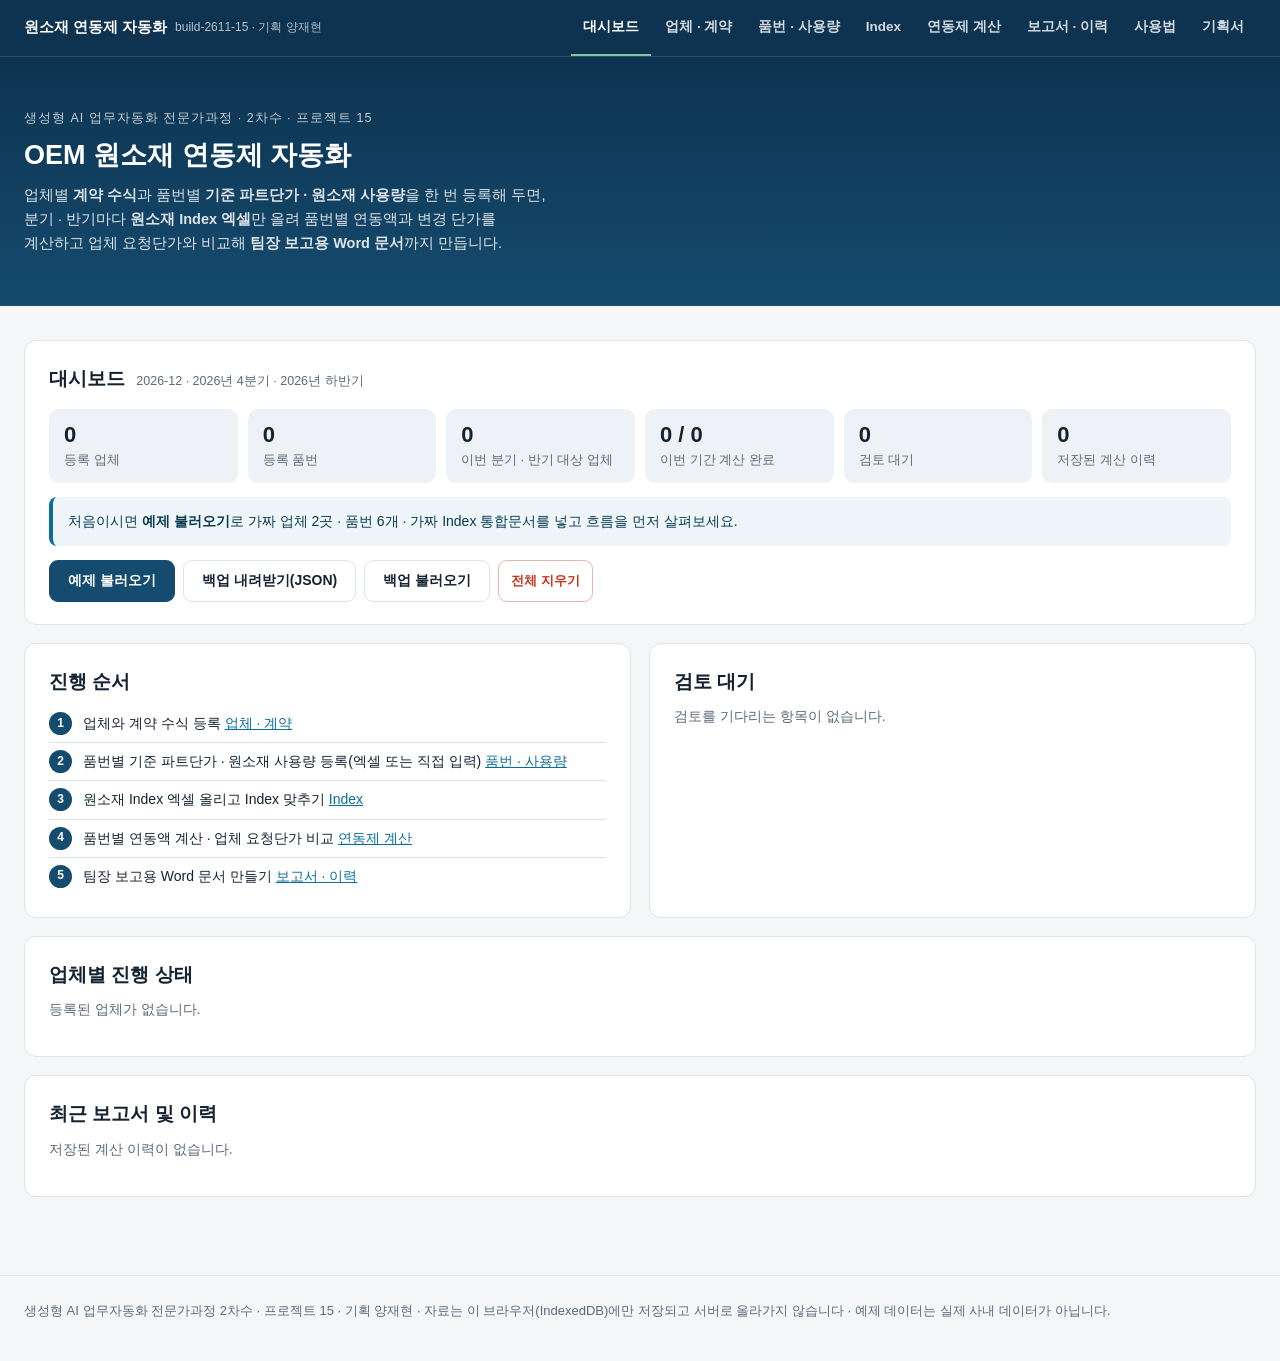
==== index.html @ c00e2f28 "v1.0: OEM 원소재 연동제 자동화 첫 판 Co-Authored-By: Claude Fable 5.2 <noreply@anthropic.com>" ====
<!DOCTYPE html>
<html lang="ko">
<head>
<meta charset="UTF-8">
<meta name="viewport" content="width=device-width, initial-scale=1.0">
<title>OEM 원소재 연동제 자동화 — 계약 · 품번 · Index · 계산 · Word 보고</title>
<meta name="description" content="협력업체별 계약 수식과 품번별 기준 파트단가 · 원소재 사용량을 나눠 등록해 두고, 원소재 Index 엑셀을 올리면 품번별 연동액과 변경 단가를 계산해 업체 요청단가와 비교하고 팀장 보고용 Word 문서를 만듭니다. 파일은 브라우저 안에서만 처리합니다.">
<link rel="icon" href="favicon.svg" type="image/svg+xml">
<link rel="canonical" href="https://build-2611-15.jobability.co.kr/">
<meta name="robots" content="index,follow">
<meta property="og:type" content="website">
<meta property="og:site_name" content="생성형 AI 업무자동화 전문가과정 · 2차수">
<meta property="og:url" content="https://build-2611-15.jobability.co.kr/">
<meta property="og:title" content="OEM 원소재 연동제 자동화 — 생성형 AI 업무자동화 전문가과정 2차수">
<meta property="og:description" content="계약 수식과 품번별 데이터를 나눠 등록하고, Index 엑셀만 올리면 품번별 연동액 · 변경 단가 · Word 보고서까지 만듭니다.">
<meta property="og:image" content="https://build-2611-15.jobability.co.kr/og-index.png">
<meta property="og:image:width" content="1200">
<meta property="og:image:height" content="630">
<meta property="og:locale" content="ko_KR">
<meta name="twitter:card" content="summary_large_image">
<link rel="stylesheet" href="css/style.css">
<link rel="stylesheet" href="css/app.css">
</head>
<body>

<nav class="topnav" aria-label="주요 메뉴">
  <div class="topnav-inner">
    <a class="topnav-brand" href="#/dash">원소재 연동제 자동화 <small>build-2611-15 · 기획 양재현</small></a>
    <ul class="topnav-links" id="nav">
      <li><a href="#/dash" data-v="dash">대시보드</a></li>
      <li><a href="#/vendors" data-v="vendors">업체 · 계약</a></li>
      <li><a href="#/parts" data-v="parts">품번 · 사용량</a></li>
      <li><a href="#/index" data-v="index">Index</a></li>
      <li><a href="#/calc" data-v="calc">연동제 계산</a></li>
      <li><a href="#/reports" data-v="reports">보고서 · 이력</a></li>
      <li><a href="guide.html">사용법</a></li>
      <li><a href="plan.html">기획서</a></li>
    </ul>
  </div>
</nav>

<header class="hero"><div class="wrap">
  <div class="eyebrow">생성형 AI 업무자동화 전문가과정 · 2차수 · 프로젝트 15</div>
  <h1>OEM 원소재 연동제 자동화</h1>
  <p>업체별 <b>계약 수식</b>과 품번별 <b>기준 파트단가 · 원소재 사용량</b>을 한 번 등록해 두면,
     분기 · 반기마다 <b>원소재 Index 엑셀</b>만 올려 품번별 연동액과 변경 단가를 계산하고
     업체 요청단가와 비교해 <b>팀장 보고용 Word 문서</b>까지 만듭니다.</p>
</div></header>

<main><div class="wrap">
  <div id="toast" class="toast" hidden></div>
  <div id="view"><section class="card" id="boot"><b>불러오는 중입니다</b><p class="sub">저장해 둔 업체 · 계약 · 품번 정보를 이 브라우저에서 읽고 있습니다.</p></section></div>
  <input type="file" id="fileany" hidden>
</div></main>

<footer><div class="wrap">
  생성형 AI 업무자동화 전문가과정 2차수 · 프로젝트 15 · 기획 양재현 ·
  자료는 이 브라우저(IndexedDB)에만 저장되고 서버로 올라가지 않습니다 · 예제 데이터는 실제 사내 데이터가 아닙니다.
</div></footer>

<script src="lib/xlsx.full.min.js"></script>
<script src="lib/mammoth.browser.min.js"></script>
<script src="lib/pizzip.min.js"></script>
<script src="lib/docxtemplater.min.js"></script>
<script src="js/costidx.js"></script>
<script src="js/linkage.js"></script>
<script src="js/template.js"></script>
<script src="js/app.js"></script>
</body>
</html>
---- css/style.css ----
:root{
  --bg:#f4f6f8; --card:#fff; --ink:#152232; --sub:#5b6b7b; --line:#dde4ea;
  --brand:#154b6e; --brand-deep:#0d3350; --accent:#0b6e99;
  --ok:#0a6045; --warn:#7a4f00; --danger:#c8341f;
  --wrap:1320px; --pad:24px;
}
@media (max-width:640px){ :root{ --pad:16px; } }
*{box-sizing:border-box; margin:0; padding:0;}
html,body{background:var(--bg); color:var(--ink);
  font-family:"Pretendard","Apple SD Gothic Neo","Malgun Gothic",sans-serif;}
body{font-size:15px; line-height:1.65; word-break:keep-all; overflow-wrap:break-word;}

/* 상단 바는 고정 — 표를 아래로 훑는 동안에도 조작부가 보여야 한다.
   sticky 가 아니라 fixed 다: 조상에 overflow 가 걸리면 sticky 는 조용히 죽는다. */
.topnav{position:fixed; top:0; left:0; right:0; z-index:40;
  background:var(--brand-deep); border-bottom:1px solid rgba(255,255,255,.12);}
.topnav-inner{display:flex; align-items:center; justify-content:space-between;
  gap:20px; max-width:var(--wrap); margin:0 auto; padding:0 var(--pad); min-height:56px;}
.topnav-brand{display:flex; align-items:center; min-height:56px; color:#fff;
  font-weight:750; font-size:14.5px; text-decoration:none; white-space:nowrap;}
.topnav-brand small{font-weight:400; opacity:.7; font-size:12px; margin-left:8px;}
.topnav-links{display:flex; align-items:center; gap:2px; list-style:none; margin:0; padding:0;
  overflow-x:auto; scrollbar-width:none;}
.topnav-links::-webkit-scrollbar{display:none;}
.topnav-links a{display:flex; align-items:center; min-height:56px; padding:0 12px;
  color:rgba(255,255,255,.82); text-decoration:none; font-size:13.5px; font-weight:600;
  white-space:nowrap; border-bottom:2px solid transparent;}
.topnav-links a:hover{color:#fff;}
.topnav-links a.active{color:#fff; border-bottom-color:#7ec8a0;}
@media (max-width:860px){
  .topnav-inner{gap:10px; padding:0 14px; min-height:52px;}
  .topnav-brand{min-height:52px; font-size:13.5px;} .topnav-brand small{display:none;}
  .topnav-links a{min-height:52px; padding:0 9px; font-size:13px;}
}

.hero{background:linear-gradient(180deg,var(--brand-deep),var(--brand)); color:#fff;
  padding:52px 0 38px; margin-top:56px;}
@media (max-width:860px){ .hero{margin-top:52px; padding:38px 0 28px;} }
.hero .eyebrow{font-size:12.5px; letter-spacing:.08em; opacity:.75; margin-bottom:9px;}
.hero h1{font-size:27px; line-height:1.3; font-weight:750; margin-bottom:11px;}
.hero p{max-width:66ch; color:rgba(255,255,255,.86); font-size:14.5px;}
main{padding:34px 0 60px;}
.wrap{max-width:var(--wrap); margin:0 auto; padding:0 var(--pad);}

h2{font-size:19px; font-weight:700; margin:32px 0 8px;}
main > .wrap > :first-child{margin-top:0;}
p{margin:0 0 13px;} .sub{color:var(--sub); font-size:14px;}
code{font-family:ui-monospace,SFMono-Regular,Menlo,monospace; font-size:.92em;
  background:#eef2f6; border-radius:4px; padding:1px 5px;}

.card{background:var(--card); border:1px solid var(--line); border-radius:12px;
  padding:22px 24px; margin-bottom:18px;}
.drop{display:block; border:2px dashed #93a7bd; border-radius:12px; background:#fbfdff;
  padding:30px 20px; text-align:center; cursor:pointer; transition:border-color .15s,background .15s;}
.drop:hover,.drop.over{border-color:var(--accent); background:#f0f8fc;}
.drop b{display:block; font-size:15.5px; margin-bottom:5px;}
.drop span{color:var(--sub); font-size:13.5px;}
input[type=file]{display:none;}

.btn{display:inline-flex; align-items:center; justify-content:center; gap:6px;
  min-height:42px; padding:0 18px; border-radius:9px; border:1px solid var(--line);
  background:#fff; color:var(--ink); font-size:14px; font-weight:650; cursor:pointer;}
.btn:hover{border-color:#9fb2c4;}
.btn.primary{background:var(--brand); border-color:var(--brand); color:#fff;}
.btn.primary:hover{background:var(--brand-deep);}
.btn.green{background:var(--ok); border-color:var(--ok); color:#fff;}
.btn:disabled{opacity:.45; cursor:not-allowed;}
.btnrow{display:flex; flex-wrap:wrap; gap:8px; margin-top:14px;}

.note{border-left:4px solid var(--accent); background:#eef6fa; color:#0b3a4f;
  padding:13px 15px; border-radius:8px; font-size:14px; margin:14px 0;}
.warn{border-left:4px solid var(--danger); background:#fdeae7; color:#7a1a0c;
  padding:13px 15px; border-radius:8px; font-size:14px; margin:14px 0;}
.ok{border-left:4px solid var(--ok); background:#e9f6f0; color:#08422a;
  padding:13px 15px; border-radius:8px; font-size:14px; margin:14px 0;}

.tablewrap{overflow-x:auto; border:1px solid var(--line); border-radius:10px; background:#fff; max-height:70vh;}
table{border-collapse:collapse; width:100%; font-size:13px;}
th,td{border-bottom:1px solid var(--line); padding:8px 11px; text-align:left; white-space:nowrap;}
th{background:#eef2f6; font-weight:700; position:sticky; top:0; z-index:1;}
tr:last-child td{border-bottom:0;}
td.num{text-align:right; font-variant-numeric:tabular-nums;}
td.mono{font-family:ui-monospace,SFMono-Regular,Menlo,monospace;}
tr.flag td{background:#fdf3f1;}
/* 계산으로 채운 값은 문서에 적혀 있던 값과 **신뢰도가 다르다.**
   같은 모양으로 두면 사람이 구분하지 못한 채 그대로 믿게 된다. */
td .calc{display:inline-block; margin-left:5px; font-size:10.5px; font-weight:700;
  color:#0b3a4f; background:#dceaf3; border-radius:4px; padding:1px 5px; vertical-align:middle;}
.rev{color:var(--danger); font-weight:650; white-space:normal; min-width:240px;}

.filelist{margin:13px 0 0; padding:0; list-style:none; font-size:13.5px;}
.filelist li{padding:6px 0; border-bottom:1px solid var(--line); color:var(--sub);
  display:flex; justify-content:space-between; gap:10px;}
.filelist li:last-child{border-bottom:0;}
.stats{display:flex; flex-wrap:wrap; gap:10px; margin:14px 0 0;}
.stat{background:#eef2f6; border-radius:9px; padding:9px 14px; font-size:13.5px;}
.stat b{font-size:17px; display:block; font-variant-numeric:tabular-nums;}
footer{border-top:1px solid var(--line); padding:24px 0 40px; color:var(--sub); font-size:13px;}
---- css/app.css ----
/* 이 앱 전용 — 공통 style.css 뒤에 읽는다 */
[hidden]{display:none !important;}
h3{font-size:16px; font-weight:700; margin:24px 0 8px;}
h3 small,h2 small{font-weight:400; font-size:12.5px; margin-left:6px; color:var(--sub);}
a{color:var(--accent);}
.card > h2:first-child{margin-top:0;}
.btn.sm{min-height:34px; padding:0 12px; font-size:13px;}
.btn.danger{color:var(--danger); border-color:#e7b5ad;}
.btnrow.end{justify-content:flex-end;}
.x{border:0; background:none; color:var(--accent); cursor:pointer; text-decoration:underline; font:inherit; font-size:13px; padding:0;}
.x.del{color:var(--danger);}
.bad{color:var(--danger); font-weight:650;}
.muted{color:var(--sub);}
.drop.slim{padding:18px 16px;}
.note ul,.warn ul,.ok ul{margin:6px 0 0 18px;}
.note p:last-child,.warn p:last-child,.ok p:last-child{margin-bottom:0;}

.toast{position:fixed; right:20px; bottom:20px; z-index:60; background:#152232; color:#fff; padding:11px 16px; border-radius:10px; font-size:14px; max-width:min(440px,calc(100vw - 40px)); box-shadow:0 6px 24px rgba(0,0,0,.22);}
.toast.err{background:#8f2415;}

/* 두 단: 왼쪽 목록 · 오른쪽 내용 */
.split{display:grid; grid-template-columns:260px minmax(0,1fr); gap:18px; align-items:start;}
@media (max-width:900px){ .split{grid-template-columns:minmax(0,1fr);} }
.list{list-style:none; margin:0; padding:0; border:1px solid var(--line); border-radius:10px; overflow:hidden; background:#fff;}
.list li{border-bottom:1px solid var(--line);}
.list li:last-child{border-bottom:0;}
.list button{display:block; width:100%; text-align:left; border:0; background:none; font:inherit; padding:10px 13px; cursor:pointer; color:var(--ink);}
.list button small{display:block; color:var(--sub); font-size:12px;}
.list button:hover{background:#f3f7fa;}
.list li.on button{background:#e6f1f7; font-weight:700; box-shadow:inset 4px 0 0 var(--accent);}

/* 입력 */
.form{display:grid; grid-template-columns:repeat(auto-fill,minmax(min(200px,100%),1fr)); gap:10px 14px; align-items:end; margin:10px 0;}
.form label{display:flex; flex-direction:column; gap:4px; font-size:13px; color:var(--sub); min-width:0;}
.form label.wide{grid-column:span 2;} .form label.full{grid-column:1/-1;}
@media (max-width:640px){ .form label.wide{grid-column:1/-1;} }
input[type=text],input[type=number],input[type=month],select,textarea{font:inherit; font-size:14px; padding:6px 8px; border:1px solid var(--line); border-radius:7px; background:#fff; color:var(--ink); min-width:0; width:100%;}
textarea{min-height:64px; resize:vertical; line-height:1.55;}
input:focus,select:focus,textarea:focus{outline:2px solid #9cc7de; outline-offset:0;}
label.chk{display:flex; flex-direction:row !important; gap:8px; align-items:center; font-size:13.5px; color:var(--ink); margin:4px 0;}
label.chk input{width:auto;}
input.invalid{border-color:var(--danger); background:#fdf3f1;}

/* 표 안 입력 */
table.grid{width:max-content; min-width:100%;}
table.grid td{padding:5px 6px; vertical-align:middle;}
table.grid th{font-size:12px; white-space:nowrap;}
table.grid input,table.grid select{padding:5px 6px; font-size:13px;}
table.grid input[type=checkbox]{width:auto;}
.w-xs{width:64px !important;} .w-s{width:86px !important;} .w-m{width:128px !important;} .w-l{width:190px !important;} .w-xl{width:260px !important;}
td.wrap,th.wrap{white-space:normal; min-width:220px;}
td.fxna{text-align:center; color:var(--sub); background:#f6f8fa;}
th .x{font-size:11.5px; font-weight:400; margin-left:4px;}
tr.err td{background:#fdf3f1;} tr.upd td{background:#fffaf0;} tr.stop td{background:#fdf3f1;}
td.up{color:var(--danger);} td.down{color:var(--ok);}
.tablewrap.free{max-height:none;}

/* 꼬리표 */
.tag{display:inline-block; font-size:12px; font-weight:700; border-radius:5px; padding:1px 7px; white-space:nowrap; vertical-align:middle;}
.t-ok{background:#dcefe5; color:#08422a;} .t-warn{background:#fdebd3; color:#6b3a00;} .t-bad{background:#fbd9d2; color:#7a1a0c;} .t-info{background:#dceaf3; color:#0b3a4f;} .t-mute{background:#e8ecf0; color:#34404c;}

/* 매칭 카드 */
.mcard{border:1px solid var(--line); border-left:5px solid var(--ok); border-radius:10px; padding:12px 16px; margin-top:12px; background:#fff;}
.mcard.st-similar,.mcard.st-multi{border-left-color:#d9822b;} .mcard.st-none{border-left-color:var(--danger);}
.mhead{font-size:14.5px; margin-bottom:6px; display:flex; flex-wrap:wrap; gap:4px 8px; align-items:center;}
.mcard p{font-size:13.5px; margin:4px 0 8px;}
.mctl{display:flex; flex-wrap:wrap; gap:8px; align-items:center; margin-top:8px;}
.mctl select{width:auto; max-width:100%;}

/* 대시보드 */
.stats{display:grid; grid-template-columns:repeat(auto-fit,minmax(150px,1fr)); gap:10px;}
.stat{background:#eef2f6; border-radius:10px; padding:12px 15px; font-size:13px; color:var(--sub);}
.stat b{font-size:22px; display:block; color:var(--ink); font-variant-numeric:tabular-nums; line-height:1.3;}
.cols2{display:grid; grid-template-columns:repeat(auto-fit,minmax(min(420px,100%),1fr)); gap:18px;}
.cols2 > div{min-width:0;}
.steps{counter-reset:s; list-style:none; margin:0; padding:0;}
.steps li{counter-increment:s; padding:7px 0 7px 34px; position:relative; border-bottom:1px solid var(--line); font-size:14px;}
.steps li:last-child{border-bottom:0;}
.steps li::before{content:counter(s); position:absolute; left:0; top:7px; width:23px; height:23px; border-radius:50%; background:var(--brand); color:#fff; font-size:12px; font-weight:700; display:flex; align-items:center; justify-content:center;}
.steps li.done::before{background:var(--ok); content:'✓';}

details.box{border:1px solid var(--line); border-radius:10px; padding:10px 14px; margin-top:12px; background:#fbfdff;}
details.box summary{cursor:pointer; font-weight:650; font-size:14px;}
.calcline{font-size:12.5px; color:var(--sub); white-space:normal; min-width:260px;}
.kv{display:grid; grid-template-columns:max-content minmax(0,1fr); gap:4px 14px; font-size:13.5px; margin:8px 0;}
.kv dt{color:var(--sub);} .kv dd{margin:0; overflow-wrap:anywhere;}
pre.tags{background:#f3f6f9; border-radius:8px; padding:10px 12px; font-size:12.5px; white-space:pre-wrap; line-height:1.7; font-family:ui-monospace,SFMono-Regular,Menlo,monospace;}

/* 사용법 · 기획서 페이지 */
.doc h2{margin-top:30px;} .doc ol,.doc ul{margin:0 0 13px 22px;} .doc li{margin-bottom:5px;}
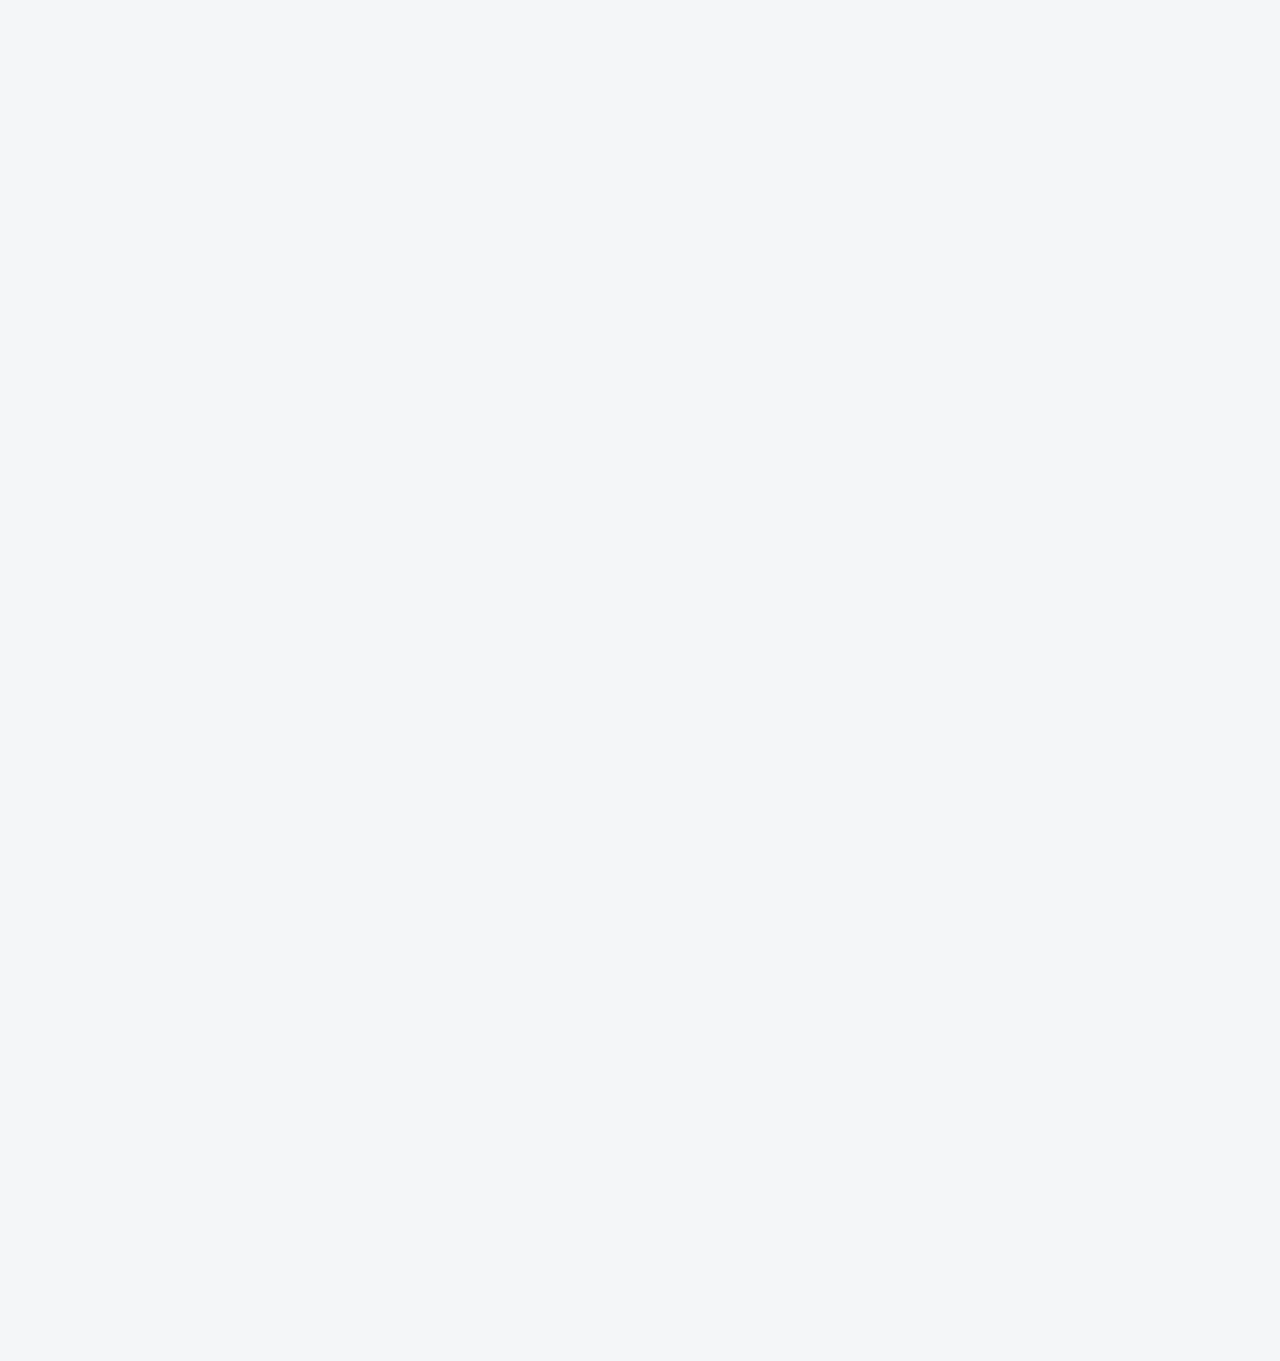
==== commit 27ea7afd: "마무리: 로그인 · 게시판 · 첫 화면(판 2026-11-13.1) · 개발 자료 전체 Co-Authored-By: Claude Fable 5.2 <noreply@anthropic" ====
--- a/index.html
+++ b/index.html
@@ -20,6 +20,12 @@
 <meta name="twitter:card" content="summary_large_image">
 <link rel="stylesheet" href="css/style.css">
 <link rel="stylesheet" href="css/app.css">
+<!-- auth-kit: 로그인 전에는 도구 화면을 감춘다(js/auth.js 가 판정 뒤 푼다) -->
+<script>document.documentElement.classList.add('auth-lock')</script>
+<link rel="stylesheet" href="css/auth.css?v=2026-11-13.1">
+<link rel="stylesheet" href="css/board.css?v=2026-11-13.1">
+<link rel="stylesheet" href="css/kit-build.css?v=2026-11-13.1">
+<!-- /auth-kit -->
 </head>
 <body>
 
@@ -66,5 +72,12 @@
 <script src="js/linkage.js"></script>
 <script src="js/template.js"></script>
 <script src="js/app.js"></script>
+<!-- auth-kit: 로그인 · 사용 신청 · 승인 · 게시판(키트 정본 data10-00/kit/auth, 적용 build-2611-00/tools/kit) -->
+<script src="vendor/supabase.js?v=2026-11-13.1"></script>
+<script src="js/auth-config.js?v=2026-11-13.1"></script>
+<script src="js/kit-build.js?v=2026-11-13.1"></script>
+<script src="js/board.js?v=2026-11-13.1"></script>
+<script src="js/auth.js?v=2026-11-13.1"></script>
+<!-- /auth-kit -->
 </body>
 </html>
--- a/css/auth.css
+++ b/css/auth.css
@@ -0,0 +1,571 @@
+/* data10 로그인 키트 — 정본: data10-00/kit/auth/css/auth.css (사본을 직접 고치지 말 것)
+   로그인 전 대문 · 사용 신청 · 승인 대기 · 구성원 관리 창. 클래스는 모두 ag- / auth- 로 시작해 도구 화면과 섞이지 않는다. */
+:root {
+  --ag-ink: #172334; --ag-sub: #55657a; --ag-line: #d6dee8; --ag-bg: #f3f6f9;
+  --ag-navy: #13274b; --ag-navy-2: #0c1b36; --ag-brand: #1f5fa8; --ag-brand-d: #174a84;
+  --ag-ok: #1b6e3a; --ag-ok-bg: #e5f3ea; --ag-err: #b3261e; --ag-err-bg: #fdecea; --ag-warn: #7a5200; --ag-warn-bg: #fff4d6;
+  --ag-accent: #a9c2e2;
+  --ag-pad: 20px;
+}
+@media (min-width: 640px) { :root { --ag-pad: 28px; } }
+@media (min-width: 1024px) { :root { --ag-pad: 40px; } }
+
+/* 로그인 전에는 도구 화면을 감춘다(자리는 그대로 — 그래프 폭 계산이 흔들리지 않게 visibility) */
+html.auth-lock body > *:not(#authGate) { visibility: hidden; }
+html.auth-lock body { overflow: hidden; }
+
+.ag {
+  position: fixed; inset: 0; z-index: 2000; overflow-y: auto; -webkit-overflow-scrolling: touch;
+  background: var(--ag-bg); color: var(--ag-ink);
+  font: 16px/1.65 Pretendard, 'Apple SD Gothic Neo', 'Malgun Gothic', 'Noto Sans KR', sans-serif;
+  word-break: keep-all; overflow-wrap: break-word;
+}
+.ag[hidden] { display: none; }
+.ag *, .ag *::before, .ag *::after, .ag-modal * { box-sizing: border-box; }
+
+.ag-wrap {
+  max-width: calc(1180px + 2 * var(--ag-pad)); margin: 0 auto; padding: 0 var(--ag-pad);
+  display: grid; grid-template-columns: minmax(0, 1fr); gap: 0;
+}
+.ag-hero {
+  background: linear-gradient(160deg, var(--ag-navy) 0%, var(--ag-navy-2) 100%); color: #fff;
+  margin: 0 calc(-1 * var(--ag-pad)); padding: 36px var(--ag-pad) 32px;
+}
+.ag-side { padding: 24px 0 8px; }
+@media (min-width: 960px) {
+  .ag { background: linear-gradient(90deg, var(--ag-navy-2) 0, var(--ag-navy-2) 50%, var(--ag-bg) 50%); }
+  .ag-wrap { grid-template-columns: minmax(0, 1fr) minmax(0, 1fr); min-height: calc(100vh - 48px); align-items: center; }
+  .ag-hero { margin: 0; padding: 56px 48px 56px 0; background: none; min-height: 100%; display: flex; flex-direction: column; justify-content: center; }
+  .ag-side { padding: 56px 0 56px 48px; }
+}
+.ag-eyebrow { margin: 0 0 10px; font-size: 13.5px; letter-spacing: .02em; color: var(--ag-accent); }
+.ag-hero h1 { margin: 0 0 14px; font-size: clamp(26px, 3.6vw, 38px); line-height: 1.3; color: #fff; font-weight: 800; }
+.ag-lead { margin: 0 0 24px; color: #d7e3f2; font-size: 16.5px; max-width: 640px; }
+.ag-feats { list-style: none; margin: 0 0 24px; padding: 0; display: grid; grid-template-columns: minmax(0, 1fr); gap: 10px; }
+@media (min-width: 640px) { .ag-feats { grid-template-columns: repeat(2, minmax(0, 1fr)); } }
+.ag-feats li { border: 1px solid rgba(255, 255, 255, .14); border-radius: 12px; padding: 14px 16px; background: rgba(255, 255, 255, .05); }
+.ag-feats b { display: block; color: #fff; font-size: 15.5px; margin-bottom: 4px; }
+.ag-feats span { display: block; color: #c4d3e6; font-size: 14px; line-height: 1.55; }
+.ag-flow-t { margin: 0 0 8px; font-size: 13.5px; color: #a9c2e2; }
+.ag-flow ol { list-style: none; margin: 0; padding: 0; display: flex; flex-wrap: wrap; gap: 8px; }
+.ag-flow li { display: inline-flex; align-items: center; gap: 8px; padding: 6px 12px 6px 6px; border-radius: 999px; background: rgba(255, 255, 255, .08); color: #e6eef8; font-size: 14px; }
+.ag-n { display: inline-grid; place-items: center; width: 24px; height: 24px; border-radius: 50%; background: #fff; color: var(--ag-navy); font-weight: 700; font-size: 13px; }
+
+.ag-card { background: #fff; border: 1px solid var(--ag-line); border-radius: 16px; padding: 26px 24px; box-shadow: 0 10px 30px rgba(15, 30, 55, .08); max-width: 460px; margin: 0 auto; }
+.ag-card h2 { margin: 6px 0 8px; font-size: 21px; color: var(--ag-ink); }
+.ag-card p { margin: 0 0 12px; }
+.ag-sub { color: var(--ag-sub); font-size: 14.5px; }
+.ag-tabs { display: flex; gap: 4px; padding: 4px; background: #eef2f6; border-radius: 10px; margin: 0 0 18px; }
+.ag-tabs button { flex: 1; border: 0; background: transparent; padding: 9px 10px; border-radius: 8px; font: inherit; font-weight: 600; color: var(--ag-sub); cursor: pointer; }
+.ag-tabs button[aria-selected="true"] { background: #fff; color: var(--ag-ink); box-shadow: 0 1px 3px rgba(0, 0, 0, .1); }
+.ag-form { display: grid; gap: 12px; }
+.ag-form label { display: grid; gap: 5px; font-size: 14px; font-weight: 600; color: var(--ag-ink); }
+.ag-form small { font-weight: 400; color: var(--ag-sub); }
+.ag-form input { font: inherit; font-size: 16px; font-weight: 400; padding: 10px 12px; border: 1px solid var(--ag-line); border-radius: 9px; background: #fff; color: var(--ag-ink); width: 100%; }
+.ag-form input::placeholder { color: #8a97a8; font-weight: 400; }
+.ag-form input:focus { outline: 2px solid var(--ag-brand); outline-offset: 1px; border-color: var(--ag-brand); }
+.ag-btn { font: inherit; font-weight: 700; display: inline-flex; align-items: center; justify-content: center; gap: 6px; min-height: 44px; padding: 8px 16px;
+  border-radius: 10px; border: 1px solid var(--ag-line); background: #fff; color: var(--ag-ink); cursor: pointer; width: 100%; }
+.ag-btn:hover { border-color: var(--ag-brand); }
+.ag-btn:disabled { opacity: .6; cursor: progress; }
+.ag-primary { background: var(--ag-brand); border-color: var(--ag-brand); color: #fff; }
+.ag-primary:hover { background: var(--ag-brand-d); }
+.ag-kakao { background: #fee500; border-color: #fee500; color: #191600; }
+.ag-or { display: flex; align-items: center; gap: 10px; color: var(--ag-sub); font-size: 13px; margin: 14px 0; }
+.ag-or::before, .ag-or::after { content: ''; flex: 1; height: 1px; background: var(--ag-line); }
+.ag-hint { margin: 14px 0 0 !important; color: var(--ag-sub); font-size: 13.5px; }
+.ag-msg { margin: 12px 0 0 !important; font-size: 14px; min-height: 1em; color: var(--ag-sub); }
+.ag-msg:empty { display: none; }
+.ag-msg.is-err { color: var(--ag-err); background: var(--ag-err-bg); padding: 8px 12px; border-radius: 8px; }
+.ag-msg.is-ok { color: var(--ag-ok); background: var(--ag-ok-bg); padding: 8px 12px; border-radius: 8px; }
+.ag-link { border: 0; background: none; color: var(--ag-sub); text-decoration: underline; font: inherit; font-size: 14px; cursor: pointer; margin-top: 14px; padding: 6px 0; }
+.ag-badge { display: inline-block; padding: 3px 10px; border-radius: 999px; background: var(--ag-warn-bg); color: var(--ag-warn); font-size: 13px; font-weight: 700; }
+.ag-badge.is-off { background: var(--ag-err-bg); color: var(--ag-err); }
+.ag-claim { margin-top: 16px; padding: 14px; border: 1px dashed var(--ag-line); border-radius: 10px; font-size: 14px; color: var(--ag-sub); }
+.ag-foot { text-align: center; color: var(--ag-sub); font-size: 13px; margin: 0; padding: 14px var(--ag-pad) 22px; }
+@media (min-width: 960px) { .ag-foot { color: #8fa3bd; text-align: left; max-width: calc(1180px + 2 * var(--ag-pad)); margin: 0 auto; } }
+
+/* 상단 바 계정 칩 */
+.auth-chip { display: flex; align-items: center; gap: 6px; margin-left: auto; flex-wrap: nowrap; font-size: 13.5px; }
+.auth-chip.is-float { position: fixed; top: 10px; right: 10px; z-index: 1500; background: #fff; border: 1px solid var(--ag-line); border-radius: 999px; padding: 4px 6px 4px 12px; }
+.auth-chip-name { max-width: 9em; overflow: hidden; text-overflow: ellipsis; white-space: nowrap; font-weight: 600; }
+.auth-chip-btn { font: inherit; font-size: 13px; border: 1px solid var(--ag-line); background: #fff; color: var(--ag-ink); border-radius: 8px; padding: 5px 10px; cursor: pointer; white-space: nowrap; display: inline-flex; align-items: center; gap: 4px; }
+.auth-chip-btn:hover { border-color: var(--ag-brand); color: var(--ag-brand); }
+.auth-chip-n { display: inline-grid; place-items: center; min-width: 18px; height: 18px; padding: 0 5px; border-radius: 9px; background: var(--ag-err); color: #fff; font-size: 11.5px; font-weight: 700; }
+.auth-chip-n[hidden] { display: none; }
+@media (max-width: 639px) { .auth-chip-name { display: none; } }
+
+/* 구성원 관리 창 */
+.ag-modal { position: fixed; inset: 0; z-index: 2100; background: rgba(10, 20, 35, .5); display: flex; align-items: flex-start; justify-content: center; padding: 24px 12px; overflow-y: auto;
+  font: 15px/1.6 Pretendard, 'Apple SD Gothic Neo', 'Malgun Gothic', sans-serif; color: var(--ag-ink); word-break: keep-all; overflow-wrap: break-word; }
+.ag-modal[hidden] { display: none; }
+.ag-panel { background: #fff; border-radius: 14px; width: 100%; max-width: 980px; padding: 20px 22px 24px; }
+.ag-panel-h { display: flex; align-items: center; justify-content: space-between; gap: 12px; }
+.ag-panel-h h2 { margin: 0; font-size: 20px; }
+.ag-x { border: 0; background: none; font-size: 26px; line-height: 1; cursor: pointer; color: var(--ag-sub); padding: 4px 8px; }
+.ag-panel .ag-tabs { max-width: 320px; margin: 12px 0; }
+.ag-tablewrap { overflow-x: auto; }
+.ag-table { width: 100%; border-collapse: collapse; font-size: 14.5px; }
+.ag-table th, .ag-table td { text-align: left; vertical-align: top; padding: 10px 8px; border-bottom: 1px solid var(--ag-line); }
+.ag-table th { background: #f1f4f8; font-size: 13.5px; white-space: nowrap; }
+.ag-table small { color: var(--ag-sub); }
+.ag-acts { display: flex; flex-wrap: wrap; gap: 6px; min-width: 150px; }
+.ag-btn.ag-sm { width: auto; min-height: 34px; padding: 4px 10px; font-size: 13.5px; }
+.ag-st { display: inline-block; padding: 1px 8px; border-radius: 999px; font-size: 12.5px; font-weight: 700; background: #eef2f6; color: var(--ag-sub); }
+.ag-st.is-pending { background: var(--ag-warn-bg); color: var(--ag-warn); }
+.ag-st.is-active { background: var(--ag-ok-bg); color: var(--ag-ok); }
+.ag-st.is-disabled { background: var(--ag-err-bg); color: var(--ag-err); }
+.ag-st.is-admin { background: #e6eef9; color: var(--ag-brand-d); }
+/* 밝은 테마(plan.json landing.theme = "light") — 바탕은 --ag-bg, 글자는 --ag-ink, 강조는 --ag-accent */
+.ag-light, .ag-light .ag-hero { background: var(--ag-bg); }
+@media (min-width: 960px) { .ag.ag-light { background: var(--ag-bg); } }
+.ag-light .ag-hero { color: var(--ag-ink); }
+.ag-light .ag-hero h1 { color: var(--ag-navy); font-size: clamp(30px, 4.2vw, 46px); line-height: 1.25; }
+.ag-light .ag-eyebrow { font-size: 16px; font-weight: 700; }
+.ag-light .ag-lead { color: var(--ag-sub); font-size: 17px; }
+.ag-light .ag-feats li { background: #fff; border-color: var(--ag-line); }
+.ag-light .ag-feats b { color: var(--ag-ink); }
+.ag-light .ag-feats span { color: var(--ag-sub); }
+.ag-light .ag-flow-t { color: var(--ag-sub); }
+.ag-light .ag-flow li { background: #fff; color: var(--ag-ink); border: 1px solid var(--ag-line); }
+.ag-light .ag-n { background: var(--ag-navy); color: #fff; }
+.ag-light .ag-primary { background: var(--ag-navy); border-color: var(--ag-navy); }
+.ag-light .ag-primary:hover { background: var(--ag-navy-2); }
+@media (min-width: 960px) { .ag-light .ag-foot { color: var(--ag-sub); } }
+/* 대문 그림(SVG) — 현장 데이터 → 관리도. 색은 currentColor 하나로(테마마다 .ag-art color 만 바꾼다) */
+.ag-hero { position: relative; overflow: hidden; }
+.ag-hero > :not(.ag-art) { position: relative; z-index: 1; }
+.ag-art { position: absolute; z-index: 0; pointer-events: none; color: #7fa6d6; opacity: .3;
+  right: -40px; top: 8px; width: min(560px, 78%); height: auto; }
+.ag-par { transition: transform .6s cubic-bezier(.2, .7, .2, 1); }
+.ag-line { fill: none; stroke: currentColor; stroke-width: 2.5; stroke-linecap: round; }
+.ag-ucl { stroke: currentColor; stroke-width: 1; stroke-dasharray: 5 6; opacity: .55; }
+.ag-lbl { fill: currentColor; font-size: 12px; opacity: .7; font-family: inherit; }
+.ag-pt { fill: var(--ag-navy-2); stroke: currentColor; stroke-width: 2; }
+.ag-ring { fill: none; stroke: currentColor; stroke-width: 2; transform-box: fill-box; transform-origin: center; opacity: 0; }
+@media (max-width: 639px) { .ag-art { width: 92%; right: -24px; top: 0; opacity: .28; } .ag-lbl { display: none; } }
+/* 데스크톱: 왼쪽 칸 맨 아래 띠(내용과 겹치지 않게 그만큼 아래 여백을 둔다) */
+@media (min-width: 960px) {
+  .ag-hero { padding-bottom: 210px; }
+  .ag-art { top: auto; bottom: 34px; left: 0; right: 32px; width: auto; max-width: 600px; opacity: .55; }
+}
+.ag-light .ag-art { color: var(--ag-navy); opacity: .26; }
+.ag-light .ag-pt { fill: var(--ag-bg); }
+
+/* 「이렇게 씁니다」 단계 — 차례로 밝아진다(그림의 점과 함께) */
+.ag-flow li { transition: background-color .35s, box-shadow .35s, color .35s; }
+.ag-flow li.is-on { background: rgba(255, 255, 255, .18); box-shadow: inset 0 0 0 1px rgba(255, 255, 255, .45); color: #fff; }
+.ag-light .ag-flow li.is-on { background: #fff; box-shadow: inset 0 0 0 1.5px var(--ag-navy); color: var(--ag-navy); }
+
+/* 효과 — .ag-fx 는 JS 가 처음 한 번만 붙인다(모션 최소화면 붙이지 않음). 효과가 없어도 모든 내용은 보인다. */
+@keyframes agDraw { to { stroke-dashoffset: 0; } }
+@keyframes agFade { from { opacity: 0; } }
+@keyframes agUp { from { opacity: 0; transform: translateY(12px); } }
+@keyframes agPop { from { opacity: 0; transform: scale(.4); } }
+@keyframes agPulse { 0% { opacity: .85; transform: scale(.6); } 100% { opacity: 0; transform: scale(2.2); } }
+.ag-fx .ag-line { stroke-dasharray: 1; stroke-dashoffset: 1; animation: agDraw 1.8s cubic-bezier(.4, 0, .2, 1) .2s forwards; }
+.ag-fx .ag-area { animation: agFade 1.2s ease 1s both; }
+.ag-fx .ag-pt { transform-box: fill-box; transform-origin: center; animation: agPop .45s cubic-bezier(.2, .9, .3, 1.4) var(--d, 1s) both; }
+.ag-fx .ag-eyebrow, .ag-fx .ag-hero h1, .ag-fx .ag-lead { animation: agUp .6s ease both; }
+.ag-fx .ag-hero h1 { animation-delay: .08s; } .ag-fx .ag-lead { animation-delay: .16s; }
+.ag-fx .ag-feats li { animation: agUp .55s ease both; }
+.ag-fx .ag-feats li:nth-child(1) { animation-delay: .28s; } .ag-fx .ag-feats li:nth-child(2) { animation-delay: .36s; }
+.ag-fx .ag-feats li:nth-child(3) { animation-delay: .44s; } .ag-fx .ag-feats li:nth-child(4) { animation-delay: .52s; }
+.ag-fx .ag-flow { animation: agUp .55s ease .62s both; }
+.ag-fx .ag-card { animation: agUp .6s ease .18s both; }
+.ag-ring { animation: agPulse 2.4s ease-out infinite; }
+.ag-feats li { transition: border-color .25s, background-color .25s; }
+.ag-feats li:hover { border-color: rgba(255, 255, 255, .32); background: rgba(255, 255, 255, .08); }
+.ag-light .ag-feats li:hover { border-color: var(--ag-navy); background: #fff; }
+
+/* ───────── 대문 사진 ───────── */
+.ag-sr { position: absolute !important; width: 1px; height: 1px; overflow: hidden; clip: rect(0 0 0 0); white-space: nowrap; }
+/* banner: 완성 그림을 위에 그대로(잘리지 않게), 아래에 기능 · 로그인 */
+.ag.ag-has-banner { background: var(--ag-bg); }
+.ag-banner { background: var(--ag-navy-2); display: flex; justify-content: center; }
+.ag-banner { cursor: pointer; }
+.ag-banner img { display: block; width: 100%; max-width: 1600px; height: auto; max-height: 72vh; object-fit: contain; }
+/* 데스크톱: 그림 아래로 로그인 카드가 첫 화면에 걸리게 높이를 줄인다 */
+@media (min-width: 960px) { .ag-banner img { max-height: 52vh; } }
+.ag-banner:focus-visible { outline: 3px solid var(--ag-brand); outline-offset: -3px; }
+.ag-wrap-banner { padding-top: 24px; padding-bottom: 8px; }
+.ag-has-banner .ag-hero-sub { background: none; color: var(--ag-ink); margin: 0; padding: 0 0 8px; }
+.ag-has-banner .ag-feats li { background: #fff; border-color: var(--ag-line); }
+.ag-has-banner .ag-feats b { color: var(--ag-ink); } .ag-has-banner .ag-feats span { color: var(--ag-sub); }
+.ag-has-banner .ag-flow-t { color: var(--ag-sub); }
+.ag-has-banner .ag-flow li { background: #fff; color: var(--ag-ink); border: 1px solid var(--ag-line); }
+.ag-has-banner .ag-flow li.is-on { box-shadow: inset 0 0 0 1.5px var(--ag-brand); color: var(--ag-brand-d); }
+.ag-has-banner .ag-n { background: var(--ag-navy); color: #fff; }
+@media (min-width: 960px) {
+  .ag-wrap-banner { min-height: 0; align-items: start; padding-top: 32px; }
+  .ag-has-banner .ag-hero-sub { padding: 8px 40px 24px 0; min-height: 0; }
+  .ag-has-banner .ag-side { padding: 8px 0 24px 40px; }
+  .ag-has-banner .ag-foot { color: var(--ag-sub); }
+}
+/* cover: 사진 위에 대표색을 덮는다(글자 대비를 위해 왼쪽을 더 짙게) */
+.ag-hero.ag-cover { background:
+  linear-gradient(100deg, color-mix(in srgb, var(--ag-navy-2) 94%, transparent) 0%, color-mix(in srgb, var(--ag-navy) 82%, transparent) 55%, color-mix(in srgb, var(--ag-navy) 45%, transparent) 100%),
+  var(--ag-photo) center / cover no-repeat, var(--ag-navy-2); }
+@media (min-width: 960px) {
+  .ag.ag-has-cover { background: linear-gradient(90deg, var(--ag-navy-2) 0, var(--ag-navy-2) 50%, var(--ag-bg) 50%); }
+  .ag-has-cover .ag-wrap { max-width: none; padding-left: 0; }
+  .ag-has-cover .ag-hero.ag-cover { margin: 0; padding: 56px 48px 56px max(var(--ag-pad), calc((100vw - 1180px) / 2)); min-height: 100vh; }
+}
+
+@media (prefers-reduced-motion: reduce) {
+  .ag *, .ag-modal * { transition: none !important; animation: none !important; }
+  .ag-ring { opacity: .6; }
+}
+
+/* ═════════ 홈페이지 모드(로그인 전) — hp-* ═════════
+   색은 과제마다 --ag-navy · --ag-navy-2 · --ag-brand · --ag-brand-d · --ag-accent 로 바뀐다(plan.json landing.colors). */
+.ag.ag-home { background: #fff; color: var(--ag-ink); scroll-behavior: smooth; }
+@media (min-width: 960px) { .ag.ag-home { background: #fff; } }
+.ag-home.hp-modal-open { overflow: hidden; }
+.hp { --hp-pad: var(--ag-pad); --hp-max: 1200px; --hp-soft: #f4f7fb; --hp-line: #e2e8f0; font-size: 16px; }
+.hp-in { max-width: calc(var(--hp-max) + 2 * var(--hp-pad)); margin: 0 auto; padding: 0 var(--hp-pad); }
+.hp a { color: inherit; }
+.hp h1, .hp h2, .hp h3 { margin: 0; letter-spacing: -0.01em; }
+.hp-ic { width: 24px; height: 24px; fill: none; stroke: currentColor; stroke-width: 1.7; stroke-linecap: round; stroke-linejoin: round; flex: none; }
+.hp-ic-s { width: 17px; height: 17px; fill: none; stroke: currentColor; stroke-width: 1.9; stroke-linecap: round; stroke-linejoin: round; flex: none; }
+
+/* 머리글 */
+.hp-nav { position: sticky; top: 0; z-index: 30; background: rgba(255, 255, 255, .92); backdrop-filter: saturate(1.4) blur(10px); border-bottom: 1px solid transparent; transition: border-color .2s, box-shadow .2s; }
+.hp-nav.is-scrolled { border-bottom-color: var(--hp-line); box-shadow: 0 6px 20px rgba(15, 30, 55, .06); }
+.hp-nav-in { display: flex; align-items: center; gap: 18px; min-height: 66px; }
+.hp-brand { display: flex; align-items: center; gap: 12px; text-decoration: none; min-width: 0; flex: 1 1 auto; }
+.hp-logo { height: 30px; width: auto; display: block; }
+.hp-wordmark { display: inline-flex; flex-direction: column; line-height: 1.05; font-weight: 800; font-size: 18px; color: var(--ag-navy); white-space: nowrap; }
+.hp-wordmark small { font-size: 10.5px; font-weight: 700; letter-spacing: .14em; color: var(--ag-sub); margin-top: 3px; }
+.hp-div { width: 1px; height: 26px; background: var(--hp-line); flex: none; }
+.hp-tool { display: inline-flex; align-items: center; gap: 9px; min-width: 0; }
+.hp-mark { display: inline-grid; place-items: center; width: 32px; height: 32px; border-radius: 9px; flex: none;
+  background: linear-gradient(135deg, var(--ag-brand), var(--ag-navy)); color: #fff; box-shadow: 0 4px 12px color-mix(in srgb, var(--ag-brand) 35%, transparent); }
+.hp-mark-ic { width: 18px; height: 18px; fill: none; stroke: currentColor; stroke-width: 2; stroke-linecap: round; stroke-linejoin: round; }
+.hp-tool-t { font-weight: 700; font-size: 15.5px; color: var(--ag-ink); white-space: nowrap; overflow: hidden; text-overflow: ellipsis; }
+.hp-links { display: none; gap: 4px; }
+.hp-links a { text-decoration: none; color: var(--ag-sub); font-weight: 600; font-size: 14.5px; padding: 8px 12px; border-radius: 8px; }
+.hp-links a:hover { color: var(--ag-ink); background: var(--hp-soft); }
+.hp-acts { display: flex; gap: 8px; flex: none; }
+@media (min-width: 1024px) { .hp-links { display: flex; } }
+@media (max-width: 639px) { .hp-wordmark small, .hp-div, .hp-tool-t { display: none; } .hp-acts .hp-ghost { display: none; } }
+
+/* 단추 */
+.hp-btn { font: inherit; font-weight: 700; font-size: 14.5px; display: inline-flex; align-items: center; justify-content: center; gap: 8px;
+  min-height: 42px; padding: 9px 18px; border-radius: 10px; border: 1px solid transparent; cursor: pointer; text-decoration: none; white-space: nowrap; transition: background-color .2s, border-color .2s, transform .15s, box-shadow .2s; }
+.hp-btn:focus-visible { outline: 3px solid color-mix(in srgb, var(--ag-brand) 45%, transparent); outline-offset: 2px; }
+.hp-lg { min-height: 50px; padding: 12px 24px; font-size: 16px; border-radius: 12px; }
+.hp-primary { background: var(--ag-brand); color: #fff; box-shadow: 0 6px 18px color-mix(in srgb, var(--ag-brand) 30%, transparent); }
+.hp-primary:hover { background: var(--ag-brand-d); transform: translateY(-1px); }
+.hp-ghost { background: transparent; color: var(--ag-ink); border-color: var(--hp-line); }
+.hp-ghost:hover { border-color: var(--ag-brand); color: var(--ag-brand-d); }
+.hp-line { background: rgba(255, 255, 255, .08); color: #fff; border-color: rgba(255, 255, 255, .45); }
+.hp-line:hover { background: rgba(255, 255, 255, .16); }
+
+/* 히어로 */
+.hp-hero { position: relative; overflow: hidden; color: #fff;
+  background: radial-gradient(1200px 520px at 85% 15%, color-mix(in srgb, var(--ag-brand) 55%, transparent), transparent 60%),
+              linear-gradient(160deg, var(--ag-navy) 0%, var(--ag-navy-2) 100%); }
+.hp-hero::after { content: ''; position: absolute; inset: 0; pointer-events: none; opacity: .18;
+  background-image: radial-gradient(rgba(255, 255, 255, .55) 1px, transparent 1.2px); background-size: 26px 26px;
+  -webkit-mask-image: linear-gradient(180deg, #000 0%, transparent 85%); mask-image: linear-gradient(180deg, #000 0%, transparent 85%); }
+.hp-cover { background: linear-gradient(100deg, color-mix(in srgb, var(--ag-navy-2) 95%, transparent) 0%, color-mix(in srgb, var(--ag-navy) 86%, transparent) 50%, color-mix(in srgb, var(--ag-navy) 55%, transparent) 100%), var(--hp-photo) center / cover no-repeat, var(--ag-navy-2); }
+.hp-hero-in { position: relative; z-index: 1; display: grid; grid-template-columns: minmax(0, 1fr); gap: 40px; padding-top: 56px; padding-bottom: 64px; align-items: center; }
+@media (min-width: 1024px) { .hp-hero-in { grid-template-columns: minmax(0, 1fr) minmax(0, 1.08fr); gap: 56px; padding-top: 84px; padding-bottom: 96px; min-height: min(78vh, 760px); } }
+.hp-eyebrow { display: inline-flex; align-items: center; gap: 8px; margin: 0 0 16px; font-size: 14px; font-weight: 700; letter-spacing: .02em; color: var(--ag-accent); }
+.hp-eyebrow::before { content: ''; width: 22px; height: 2px; background: currentColor; border-radius: 2px; }
+.hp-hero h1 { font-size: clamp(30px, 4.6vw, 54px); line-height: 1.18; font-weight: 800; color: #fff; }
+.hp-lead { margin: 18px 0 0; font-size: clamp(16px, 1.5vw, 18.5px); line-height: 1.7; color: rgba(255, 255, 255, .84); max-width: 640px; }
+.hp-cta-row { display: flex; flex-wrap: wrap; gap: 12px; margin-top: 30px; }
+.hp-trust-chips { list-style: none; padding: 0; margin: 26px 0 0; display: flex; flex-wrap: wrap; gap: 8px 18px; }
+.hp-trust-chips li { display: inline-flex; align-items: center; gap: 7px; font-size: 14px; color: rgba(255, 255, 255, .78); }
+.hp-hero-vis { position: relative; }
+.hp-frame { margin: 0; border-radius: 14px; overflow: hidden; background: #fff; box-shadow: 0 30px 70px rgba(5, 12, 30, .45), 0 0 0 1px rgba(255, 255, 255, .12); }
+.hp-frame-bar { display: flex; align-items: center; gap: 6px; height: 34px; padding: 0 14px; background: #eef2f7; border-bottom: 1px solid #dfe5ee; }
+.hp-frame-bar i { width: 10px; height: 10px; border-radius: 50%; background: #cfd7e2; }
+.hp-frame-bar i:nth-child(1) { background: #ff6159; } .hp-frame-bar i:nth-child(2) { background: #ffbd2e; } .hp-frame-bar i:nth-child(3) { background: #28c941; }
+.hp-frame-bar span { margin-left: 10px; font-size: 12px; color: #6b7a8c; background: #fff; border-radius: 6px; padding: 2px 10px; overflow: hidden; text-overflow: ellipsis; white-space: nowrap; }
+.hp-frame img { display: block; width: 100%; height: auto; max-height: 520px; object-fit: cover; object-position: top left; }
+.hp-photo { margin: 0; border-radius: 18px; overflow: hidden; box-shadow: 0 30px 70px rgba(5, 12, 30, .45), 0 0 0 1px rgba(255, 255, 255, .12); aspect-ratio: 16 / 10; }
+.hp-photo img { width: 100%; height: 100%; object-fit: cover; display: block; }
+.hp-art { color: color-mix(in srgb, var(--ag-accent) 70%, #fff); opacity: .9; }
+.hp-art .ag-art { position: static; width: 100%; opacity: 1; }
+.hp-float { position: absolute; display: flex; align-items: center; gap: 10px; padding: 11px 16px; border-radius: 12px; background: #fff; color: var(--ag-ink);
+  font-weight: 700; font-size: 14px; box-shadow: 0 14px 34px rgba(5, 12, 30, .28); max-width: 260px; }
+.hp-float .hp-ic { color: var(--ag-brand); width: 22px; height: 22px; }
+.hp-float-1 { left: -18px; bottom: 28px; } .hp-float-2 { right: -14px; top: -16px; }
+@media (max-width: 1023px) { .hp-float { display: none; } }
+
+/* 배너(완성 그림) */
+.hp-banner { background: var(--ag-navy-2); }
+.hp-banner-btn { display: block; width: 100%; padding: 0; border: 0; background: none; cursor: pointer; }
+.hp-banner img { display: block; width: 100%; max-width: 1680px; margin: 0 auto; height: auto; max-height: 78vh; object-fit: contain; }
+.hp-intro { background: linear-gradient(160deg, var(--ag-navy) 0%, var(--ag-navy-2) 100%); color: #fff; }
+.hp-intro-in { display: flex; flex-wrap: wrap; align-items: center; justify-content: space-between; gap: 18px 40px; padding-top: 34px; padding-bottom: 80px; }   /* 아래 목표 카드가 40px 겹쳐 올라오므로 여백을 넉넉히 */
+.hp-intro .hp-cta-row { margin-top: 0; }
+.hp-h1s { font-size: clamp(22px, 2.6vw, 30px); line-height: 1.3; font-weight: 800; color: #fff; }
+.hp-intro .hp-lead { margin-top: 8px; font-size: 16px; }
+
+/* 섹션 */
+.hp-sec { padding: 72px 0; }
+@media (min-width: 1024px) { .hp-sec { padding: 96px 0; } }
+.hp-alt { background: var(--hp-soft); }
+.hp-head { max-width: 720px; margin: 0 0 40px; }
+.hp-kicker { margin: 0 0 10px; font-size: 13.5px; font-weight: 800; letter-spacing: .12em; color: var(--ag-brand); }
+.hp-head h2 { font-size: clamp(25px, 3vw, 36px); line-height: 1.25; font-weight: 800; color: var(--ag-ink); }
+.hp-goals { padding: 0; margin-top: -40px; position: relative; z-index: 2; }
+.hp-goal-grid { display: grid; grid-template-columns: minmax(0, 1fr); gap: 14px; }
+@media (min-width: 768px) { .hp-goal-grid { grid-template-columns: repeat(3, minmax(0, 1fr)); } }
+.hp-goal { background: #fff; border: 1px solid var(--hp-line); border-radius: 16px; padding: 22px 22px 20px; box-shadow: 0 14px 36px rgba(15, 30, 55, .08); }
+.hp-goal-n { display: inline-block; font-weight: 800; font-size: 13px; color: var(--ag-brand); letter-spacing: .08em; margin-bottom: 8px; }
+.hp-goal p { margin: 0; font-size: 15.5px; line-height: 1.6; color: var(--ag-ink); }
+.hp-feat-grid { display: grid; grid-template-columns: minmax(0, 1fr); gap: 16px; }
+@media (min-width: 640px) { .hp-feat-grid { grid-template-columns: repeat(2, minmax(0, 1fr)); } }
+@media (min-width: 1024px) { .hp-feat-grid { grid-template-columns: repeat(3, minmax(0, 1fr)); gap: 20px; } }
+.hp-feat { border: 1px solid var(--hp-line); border-radius: 16px; padding: 26px 24px; background: #fff; transition: border-color .2s, box-shadow .2s, transform .2s; }
+.hp-feat:hover { border-color: color-mix(in srgb, var(--ag-brand) 40%, var(--hp-line)); box-shadow: 0 16px 34px rgba(15, 30, 55, .08); transform: translateY(-2px); }
+.hp-feat-ic { display: inline-grid; place-items: center; width: 46px; height: 46px; border-radius: 12px; margin-bottom: 16px;
+  background: color-mix(in srgb, var(--ag-brand) 11%, #fff); color: var(--ag-brand); }
+.hp-feat h3 { font-size: 18px; font-weight: 800; color: var(--ag-ink); margin-bottom: 8px; }
+.hp-feat p { margin: 0; font-size: 15px; line-height: 1.65; color: var(--ag-sub); }
+.hp-steps { list-style: none; margin: 0; padding: 0; display: grid; grid-template-columns: minmax(0, 1fr); gap: 14px; counter-reset: st; }
+@media (min-width: 768px) { .hp-steps { grid-template-columns: repeat(auto-fit, minmax(170px, 1fr)); } }
+.hp-step { position: relative; background: #fff; border: 1px solid var(--hp-line); border-radius: 16px; padding: 22px 20px; transition: border-color .35s, box-shadow .35s; }
+.hp-step.is-on { border-color: var(--ag-brand); box-shadow: 0 0 0 3px color-mix(in srgb, var(--ag-brand) 16%, transparent); }
+.hp-step-n { display: inline-grid; place-items: center; width: 34px; height: 34px; border-radius: 50%; background: var(--ag-navy); color: #fff; font-weight: 800; margin-bottom: 14px; }
+.hp-step.is-on .hp-step-n { background: var(--ag-brand); }
+.hp-step h3 { font-size: 16.5px; font-weight: 800; color: var(--ag-ink); margin-bottom: 6px; }
+.hp-step p { margin: 0; font-size: 14.5px; line-height: 1.6; color: var(--ag-sub); }
+.hp-screen .hp-frame { box-shadow: 0 30px 70px rgba(15, 30, 55, .16), 0 0 0 1px var(--hp-line); }
+.hp-screen .hp-frame img { max-height: none; }
+.hp-cap { margin: 12px 0 0; text-align: center; font-size: 13.5px; color: var(--ag-sub); }
+.hp-trust { display: grid; grid-template-columns: minmax(0, 1fr); gap: 16px; }
+@media (min-width: 768px) { .hp-trust { grid-template-columns: repeat(3, minmax(0, 1fr)); } }
+.hp-tr { background: #fff; border-radius: 16px; padding: 26px 24px; border: 1px solid var(--hp-line); }
+.hp-tr > .hp-ic { color: var(--ag-brand); width: 30px; height: 30px; margin-bottom: 14px; }
+.hp-tr h3 { font-size: 17.5px; font-weight: 800; color: var(--ag-ink); margin-bottom: 8px; }
+.hp-tr p { margin: 0; font-size: 15px; line-height: 1.65; color: var(--ag-sub); }
+.hp-band { background: linear-gradient(120deg, var(--ag-navy) 0%, var(--ag-brand) 100%); color: #fff; }
+.hp-band-in { display: flex; flex-wrap: wrap; align-items: center; justify-content: space-between; gap: 18px 40px; padding-top: 56px; padding-bottom: 56px; }
+.hp-band h2 { font-size: clamp(22px, 2.6vw, 30px); font-weight: 800; color: #fff; }
+.hp-band p { margin: 8px 0 0; color: rgba(255, 255, 255, .82); }
+.hp-band .hp-cta-row { margin-top: 0; }
+.hp-onband { background: #fff; color: var(--ag-navy); }
+.hp-onband:hover { transform: translateY(-1px); }
+.hp-line-band { background: transparent; color: #fff; border-color: rgba(255, 255, 255, .6); }
+.hp-foot { background: var(--ag-navy-2); color: rgba(255, 255, 255, .72); font-size: 14px; }
+.hp-foot-in { padding-top: 34px; padding-bottom: 38px; display: grid; gap: 6px; }
+.hp-foot-brand { display: flex; flex-wrap: wrap; gap: 6px 12px; align-items: baseline; color: #fff; }
+.hp-foot-brand b { font-size: 16px; }
+.hp-foot p { margin: 0; } .hp-foot a { color: #fff; }
+.hp-foot-s { font-size: 13px; color: rgba(255, 255, 255, .55); }
+
+/* 로그인 창 */
+.hp-modal { position: fixed; inset: 0; z-index: 60; background: rgba(8, 16, 32, .55); backdrop-filter: blur(3px); display: flex; align-items: center; justify-content: center; padding: 18px; overflow-y: auto; }
+.hp-modal[hidden] { display: none; }
+.hp-dialog { position: relative; width: 100%; max-width: 440px; margin: auto; }
+.hp-dialog .ag-card { margin: 0; max-width: none; box-shadow: 0 30px 80px rgba(5, 12, 30, .35); }
+.hp-x { position: absolute; top: 10px; right: 12px; z-index: 2; border: 0; background: none; font-size: 26px; line-height: 1; color: var(--ag-sub); cursor: pointer; padding: 6px 8px; border-radius: 8px; }
+.hp-x:hover { background: var(--hp-soft, #f1f4f8); color: var(--ag-ink); }
+.hp-dialog .ag-tabs { margin-right: 34px; }
+
+/* 밝은 테마(light) — 히어로를 크림 · 남색으로 */
+.ag-light .hp-hero { background: radial-gradient(1000px 480px at 85% 10%, color-mix(in srgb, var(--ag-accent) 12%, transparent), transparent 60%), var(--ag-bg); color: var(--ag-ink); }
+.ag-light .hp-hero::after { opacity: .5; background-image: radial-gradient(color-mix(in srgb, var(--ag-navy) 18%, transparent) 1px, transparent 1.2px); }
+.ag-light .hp-hero h1 { color: var(--ag-navy); }
+.ag-light .hp-lead, .ag-light .hp-trust-chips li { color: var(--ag-sub); }
+.ag-light .hp-line { color: var(--ag-navy); border-color: color-mix(in srgb, var(--ag-navy) 35%, transparent); background: transparent; }
+.ag-light .hp-primary { background: var(--ag-navy); box-shadow: 0 6px 18px color-mix(in srgb, var(--ag-navy) 25%, transparent); }
+.ag-light .hp-primary:hover { background: var(--ag-navy-2); }
+.ag-light .hp-frame, .ag-light .hp-photo { box-shadow: 0 30px 70px rgba(40, 30, 20, .18), 0 0 0 1px var(--hp-line); }
+
+/* 떠오르기 — JS 가 hp-anim 을 붙였을 때만 숨긴다(효과가 꺼져도 내용은 보인다) */
+.hp-anim .hp-rv { opacity: 0; transform: translateY(18px); transition: opacity .7s ease, transform .7s cubic-bezier(.2, .7, .2, 1); }
+.hp-anim .hp-rv.is-in { opacity: 1; transform: none; }
+@media (prefers-reduced-motion: reduce) { .hp-anim .hp-rv { opacity: 1; transform: none; transition: none; } .ag-home { scroll-behavior: auto; } }
+
+/* ═════════ 도구 화면 틀(로그인 뒤) — kit-shell ═════════
+   앱 원본 CSS 는 그대로 두고 #nav · .side/.sidebar · .topbar 를 덮는다. 두 갈래:
+   kit-a = .side + #nav a > .no · .t · .s(12개) / kit-b = .sidebar + .side-nav a > svg · span(03 · 07 · 08) */
+.kit-ic { width: 18px; height: 18px; fill: none; stroke: currentColor; stroke-width: 1.8; stroke-linecap: round; stroke-linejoin: round; flex: none; }
+
+/* 왼쪽 메뉴 — 회사 남색 */
+.kit-shell .side, .kit-shell .sidebar { background: linear-gradient(180deg, var(--ag-navy) 0%, var(--ag-navy-2) 100%) !important; color: #e8eef7; }
+.kit-shell #nav { display: flex; flex-direction: column; gap: 2px; }
+.kit-shell #nav a { color: rgba(232, 238, 247, .82) !important; border-radius: 10px; text-decoration: none; transition: background-color .15s, color .15s; }
+.kit-shell #nav a:hover { background: rgba(255, 255, 255, .07) !important; color: #fff !important; }
+.kit-shell #nav a[aria-current="page"] { background: color-mix(in srgb, var(--ag-brand) 70%, transparent) !important; color: #fff !important; box-shadow: inset 3px 0 0 var(--ag-accent); }
+.kit-shell.kit-page-on #nav a[aria-current="page"] { background: transparent !important; box-shadow: none; color: rgba(232, 238, 247, .82) !important; }
+/* kit-a: 번호 배지 · 제목 · 설명(설명은 지금 보는 메뉴에만) */
+.kit-a #nav a { display: grid !important; grid-template-columns: 28px minmax(0, 1fr); column-gap: 11px; align-items: center; padding: 9px 12px !important; min-height: 44px; }
+.kit-a #nav a .no { grid-row: 1 / span 2; width: 28px; height: 28px; border-radius: 8px; display: grid !important; place-items: center; font-size: 12px; font-weight: 800;
+  background: rgba(255, 255, 255, .09); color: #fff !important; margin: 0 !important; }
+.kit-a #nav a .t { font-size: 14.5px !important; font-weight: 700 !important; line-height: 1.3; color: inherit !important; }
+.kit-a #nav a .s { display: none !important; font-size: 12px !important; line-height: 1.4; color: rgba(232, 238, 247, .68) !important; margin-top: 2px; }
+.kit-a #nav a[aria-current="page"] .s { display: block !important; color: rgba(255, 255, 255, .8) !important; }
+.kit-a #nav a[aria-current="page"] .no { background: var(--ag-accent); color: var(--ag-navy-2) !important; }
+.kit-a.kit-page-on #nav a[aria-current="page"] .s { display: none !important; }
+.kit-a.kit-page-on #nav a[aria-current="page"] .no { background: rgba(255, 255, 255, .09); color: #fff !important; }
+/* kit-b: 아이콘 · 제목 */
+.kit-b #nav a { display: flex !important; align-items: center; gap: 11px; padding: 10px 12px !important; min-height: 42px; font-size: 14.5px; font-weight: 600; }
+.kit-b #nav a svg { width: 19px; height: 19px; opacity: .9; }
+
+/* 「도움 · 관리」 묶음 */
+.kit-nav { display: flex; flex-direction: column; gap: 2px; margin-top: 14px; padding-top: 12px; border-top: 1px solid rgba(255, 255, 255, .1); }
+.kit-nav-t { margin: 0 0 4px; padding: 0 12px; font-size: 11.5px; font-weight: 700; letter-spacing: .1em; color: rgba(232, 238, 247, .5); }
+.kit-nav a { display: flex; align-items: center; gap: 11px; padding: 9px 12px; min-height: 40px; border-radius: 10px; color: rgba(232, 238, 247, .82); text-decoration: none; font-size: 14px; font-weight: 600; }
+.kit-nav a:hover { background: rgba(255, 255, 255, .07); color: #fff; }
+.kit-nav a[aria-current="page"] { background: color-mix(in srgb, var(--ag-brand) 70%, transparent); color: #fff; box-shadow: inset 3px 0 0 var(--ag-accent); }
+.kit-nav .auth-chip-n { margin-left: auto; }
+
+/* 위쪽 줄 — 사용 방법 · 관리 · 사용자 메뉴 */
+.kit-shell .topbar { gap: 12px; }
+.kit-shell .top-user { display: none !important; }   /* 앱에 박혀 있던 고정 사용자 표시 → 실제 로그인 사용자로 대신 */
+.kit-shell .auth-chip { gap: 4px; margin-left: auto; }
+.auth-chip-link { display: inline-flex; align-items: center; gap: 6px; padding: 7px 11px; border-radius: 9px; color: var(--ag-sub); text-decoration: none; font-size: 14px; font-weight: 600; white-space: nowrap; }
+.auth-chip-link:hover { background: #eef2f7; color: var(--ag-ink); }
+.auth-chip-link[aria-current="page"] { color: var(--ag-brand-d); background: color-mix(in srgb, var(--ag-brand) 10%, #fff); }
+.auth-user { position: relative; margin-left: 4px; }
+.auth-user-btn { display: inline-flex; align-items: center; gap: 9px; padding: 4px 8px 4px 4px; border: 1px solid #e2e8f0; border-radius: 999px; background: #fff; cursor: pointer; font: inherit; color: var(--ag-ink); }
+.auth-user-btn:hover { border-color: var(--ag-brand); }
+.auth-av { display: inline-grid; place-items: center; width: 32px; height: 32px; border-radius: 50%; background: linear-gradient(135deg, var(--ag-brand), var(--ag-navy)); color: #fff; font-size: 12.5px; font-weight: 800; flex: none; }
+.auth-user-t { display: flex; flex-direction: column; line-height: 1.2; text-align: left; max-width: 11em; }
+.auth-user-t b { font-size: 13.5px; overflow: hidden; text-overflow: ellipsis; white-space: nowrap; }
+.auth-user-t small { font-size: 11.5px; color: var(--ag-sub); overflow: hidden; text-overflow: ellipsis; white-space: nowrap; }
+.auth-caret { width: 16px; height: 16px; fill: none; stroke: currentColor; stroke-width: 2; color: var(--ag-sub); }
+.auth-menu { position: absolute; right: 0; top: calc(100% + 8px); z-index: 1600; min-width: 230px; background: #fff; border: 1px solid #e2e8f0; border-radius: 12px; padding: 6px; box-shadow: 0 18px 44px rgba(15, 30, 55, .16); }
+.auth-menu[hidden] { display: none; }
+.auth-menu-h { margin: 4px 10px 6px; font-size: 12.5px; color: var(--ag-sub); overflow: hidden; text-overflow: ellipsis; white-space: nowrap; }
+.auth-menu a, .auth-menu button { display: flex; align-items: center; gap: 10px; width: 100%; padding: 9px 10px; border: 0; background: none; border-radius: 8px; font: inherit; font-size: 14px; color: var(--ag-ink); text-decoration: none; cursor: pointer; text-align: left; }
+.auth-menu a:hover, .auth-menu button:hover { background: #f1f5f9; }
+.auth-menu .kit-ic { color: var(--ag-sub); }
+@media (max-width: 899px) { .auth-chip-link span, .auth-user-t, .auth-caret { display: none; } .auth-chip-link { padding: 7px; } .auth-user-btn { padding: 2px; } }
+
+/* 키트 페이지(사용 방법 · 내 정보 · 관리) */
+.kit-page[hidden] { display: none !important; }
+.kp { max-width: 1100px; color: var(--ag-ink); }
+.kp-head { margin: 4px 0 22px; }
+.kp-kicker { margin: 0 0 6px; font-size: 13px; font-weight: 800; letter-spacing: .1em; color: var(--ag-brand); }
+.kp-head h1 { margin: 0; font-size: clamp(22px, 2.6vw, 28px); line-height: 1.3; color: var(--ag-ink); }
+.kp-sub { margin: 8px 0 0; color: var(--ag-sub); font-size: 15px; max-width: 760px; }
+.kp-toc { display: flex; flex-wrap: wrap; gap: 6px; margin: 0 0 18px; align-items: center; }
+.kp-toc a { padding: 6px 12px; border-radius: 999px; background: #fff; border: 1px solid #e2e8f0; color: var(--ag-ink); text-decoration: none; font-size: 13.5px; font-weight: 600; }
+.kp-toc a:hover { border-color: var(--ag-brand); color: var(--ag-brand-d); }
+.kp-toc .kp-btn { margin-left: auto; }
+.kp-card { background: #fff; border: 1px solid #e2e8f0; border-radius: 14px; padding: 22px 22px 20px; margin: 0 0 16px; scroll-margin-top: 84px; }
+.kp-card h2 { margin: 0 0 14px; font-size: 18px; color: var(--ag-ink); }
+.kp-flat { padding: 16px; }
+.kp-grid2 { display: grid; grid-template-columns: minmax(0, 1fr); gap: 16px; }
+@media (min-width: 900px) { .kp-grid2 { grid-template-columns: repeat(2, minmax(0, 1fr)); } }
+.kp-list { margin: 0; padding-left: 20px; display: grid; gap: 8px; font-size: 15px; line-height: 1.65; }
+.kp-steps { list-style: none; margin: 0; padding: 0; display: grid; gap: 10px; counter-reset: ks; }
+.kp-steps li { position: relative; padding: 12px 14px 12px 52px; border-radius: 12px; background: #f6f8fb; counter-increment: ks; display: grid; gap: 3px; }
+.kp-steps li::before { content: counter(ks); position: absolute; left: 14px; top: 12px; width: 26px; height: 26px; border-radius: 50%; display: grid; place-items: center; background: var(--ag-navy); color: #fff; font-weight: 800; font-size: 13px; }
+.kp-steps b { font-size: 15.5px; } .kp-steps span { font-size: 14.5px; color: var(--ag-sub); line-height: 1.6; }
+.kp-flow { list-style: none; margin: 0; padding: 0; display: grid; grid-template-columns: minmax(0, 1fr); gap: 10px; }
+@media (min-width: 900px) { .kp-flow { grid-template-columns: repeat(2, minmax(0, 1fr)); } }
+.kp-flow li { display: flex; gap: 12px; padding: 12px 14px; border: 1px solid #e2e8f0; border-radius: 12px; }
+.kp-flow b { font-size: 15.5px; } .kp-flow p { margin: 3px 0 0; font-size: 14.5px; color: var(--ag-sub); line-height: 1.6; }
+.kp-n { display: inline-grid; place-items: center; width: 28px; height: 28px; border-radius: 8px; background: color-mix(in srgb, var(--ag-brand) 12%, #fff); color: var(--ag-brand-d); font-weight: 800; flex: none; }
+.kp-tw { overflow-x: auto; }
+.kp-table { width: 100%; border-collapse: collapse; font-size: 14.5px; }
+.kp-table th, .kp-table td { text-align: left; vertical-align: top; padding: 11px 10px; border-bottom: 1px solid #e8edf3; }
+.kp-table thead th { background: #f4f7fb; font-size: 13px; color: var(--ag-sub); white-space: nowrap; }
+.kp-table tbody th { white-space: nowrap; font-weight: 700; color: var(--ag-ink); }
+.kp-table small { display: block; color: var(--ag-sub); font-size: 12.5px; }
+.kp-note { margin: 10px 0 0; color: var(--ag-sub); font-size: 14px; }
+.kp-foot { color: var(--ag-sub); font-size: 14.5px; } .kp-foot a { color: var(--ag-brand-d); }
+.kp-btn { font: inherit; font-size: 14px; font-weight: 700; display: inline-flex; align-items: center; justify-content: center; gap: 6px; min-height: 40px; padding: 7px 14px; border-radius: 9px; border: 1px solid #d6dee8; background: #fff; color: var(--ag-ink); cursor: pointer; white-space: nowrap; }
+.kp-btn:hover { border-color: var(--ag-brand); }
+.kp-btn:disabled { opacity: .6; cursor: progress; }
+.kp-primary { background: var(--ag-brand); border-color: var(--ag-brand); color: #fff; } .kp-primary:hover { background: var(--ag-brand-d); }
+.kp-ghost { background: transparent; }
+.kp-sm { min-height: 34px; padding: 4px 10px; font-size: 13px; }
+.kp-form { gap: 12px; } .kp-form .kp-btn { justify-self: start; }
+.kp-msg { margin: 6px 0 0 !important; }
+.kp-hr { border: 0; border-top: 1px solid #e8edf3; margin: 18px 0; }
+.kp-dl { display: grid; grid-template-columns: 72px minmax(0, 1fr); gap: 8px 12px; margin: 0 0 16px; font-size: 14.5px; }
+.kp-dl dt { color: var(--ag-sub); } .kp-dl dd { margin: 0; overflow-wrap: anywhere; }
+.kp-st { display: inline-block; padding: 2px 9px; border-radius: 999px; font-size: 12.5px; font-weight: 700; background: #eef2f6; color: var(--ag-sub); white-space: nowrap; }
+.kp-st.is-pending { background: var(--ag-warn-bg); color: var(--ag-warn); } .kp-st.is-active { background: var(--ag-ok-bg); color: var(--ag-ok); }
+.kp-st.is-disabled { background: var(--ag-err-bg); color: var(--ag-err); } .kp-st.is-role { background: color-mix(in srgb, var(--ag-brand) 12%, #fff); color: var(--ag-brand-d); }
+.kp-stats { display: grid; grid-template-columns: repeat(auto-fit, minmax(130px, 1fr)); gap: 10px; margin: 0 0 18px; }
+.kp-stat { display: flex; flex-direction: column; align-items: flex-start; gap: 4px; padding: 14px 16px; border-radius: 12px; border: 1px solid #e2e8f0; background: #fff; font: inherit; cursor: pointer; text-align: left; color: var(--ag-ink); }
+.kp-stat span { font-size: 13px; color: var(--ag-sub); font-weight: 600; } .kp-stat b { font-size: 24px; }
+.kp-stat.is-on { border-color: var(--ag-brand); box-shadow: 0 0 0 3px color-mix(in srgb, var(--ag-brand) 15%, transparent); }
+.kp-tabs { display: flex; gap: 2px; border-bottom: 1px solid #e2e8f0; margin: 0 0 14px; }
+.kp-tabs button { font: inherit; font-size: 14.5px; font-weight: 700; padding: 10px 14px; border: 0; background: none; color: var(--ag-sub); cursor: pointer; border-bottom: 2px solid transparent; margin-bottom: -1px; }
+.kp-tabs button[aria-selected="true"] { color: var(--ag-ink); border-bottom-color: var(--ag-brand); }
+.kp-tools { display: flex; flex-wrap: wrap; gap: 8px; margin: 0 0 12px; }
+.kp-in { font: inherit; font-size: 14px; padding: 7px 10px; border: 1px solid #d6dee8; border-radius: 8px; min-width: 0; width: 100%; margin: 0 0 4px; }
+.kp-search { flex: 1 1 240px; width: auto; margin: 0; min-height: 40px; }
+.kp-who { display: flex; align-items: center; gap: 10px; } .kp-who b { font-size: 14.5px; }
+.kp-acts { display: flex; flex-wrap: wrap; gap: 6px; min-width: 190px; }
+.kp-members tr.is-pending td { background: color-mix(in srgb, var(--ag-warn-bg) 55%, #fff); }
+.kp-chg { display: inline-block; margin: 0 10px 4px 0; font-size: 13.5px; }
+@media print { .kit-shell .side, .kit-shell .sidebar, .kit-shell .topbar, .kp-toc, .kit-nav { display: none !important; } .kp-card { break-inside: avoid; border-color: #ccc; } }
+
+/* ───────── 첫 화면: 사진 슬라이드(hero_mode = slide) ───────── */
+.hp-hero-wrap { display: contents; }
+.hp-slide { background: var(--ag-navy-2); }
+.hp-slide::after { display: none; }
+.hp-sl-track { position: absolute; inset: 0; display: flex; transition: transform .9s cubic-bezier(.22, .7, .2, 1); will-change: transform; }
+.hp-sl { flex: 0 0 100%; background: 78% center / cover no-repeat; }   /* 왼쪽에 제목이 놓이므로 사진의 오른쪽(주제)을 살린다 */
+.hp-slide::before { content: ''; position: absolute; inset: 0; z-index: 1; pointer-events: none;
+  background: linear-gradient(95deg, color-mix(in srgb, var(--ag-navy-2) 92%, transparent) 0%, color-mix(in srgb, var(--ag-navy-2) 74%, transparent) 42%, color-mix(in srgb, var(--ag-navy-2) 22%, transparent) 78%, transparent 100%),
+              linear-gradient(0deg, rgba(0, 0, 0, .34) 0%, transparent 34%); }
+.hp-slide .hp-slide-in { z-index: 2; grid-template-columns: minmax(0, 1fr); min-height: clamp(480px, 70vh, 740px); padding-bottom: 150px; }
+.hp-slide .hp-hero-copy { max-width: 720px; }
+.hp-slide h1 { color: #fff; text-shadow: 0 2px 18px rgba(0, 0, 0, .28); }
+.hp-slide .hp-lead, .hp-slide .hp-trust-chips li { color: rgba(255, 255, 255, .9); }
+.hp-sl-ctl { position: absolute; z-index: 3; left: 0; right: 0; bottom: 72px; display: flex; align-items: center; justify-content: center; gap: 10px; }
+.hp-sl-btn { width: 44px; height: 44px; display: inline-grid; place-items: center; border-radius: 50%; border: 1px solid rgba(255, 255, 255, .45); background: rgba(10, 20, 40, .38); color: #fff; cursor: pointer; font: inherit; font-size: 13px; backdrop-filter: blur(6px); }
+.hp-sl-btn:hover { background: rgba(10, 20, 40, .6); border-color: #fff; }
+.hp-sl-btn:focus-visible, .hp-sl-dots button:focus-visible { outline: 2px solid #fff; outline-offset: 2px; }
+.hp-flip { transform: scaleX(-1); }
+.hp-sl-dots { display: flex; align-items: center; gap: 4px; }
+.hp-sl-dots button { width: 44px; height: 44px; padding: 0; border: 0; background: none; cursor: pointer; display: grid; place-items: center; }
+.hp-sl-dots button::before { content: ''; width: 26px; height: 4px; border-radius: 4px; background: rgba(255, 255, 255, .42); transition: background .2s, width .2s; }
+.hp-sl-dots button[aria-current="true"]::before { background: #fff; width: 38px; }
+.hp-sl-cap { position: absolute; z-index: 3; right: var(--hp-pad, 20px); bottom: 82px; margin: 0; font-size: 13px; color: rgba(255, 255, 255, .8); max-width: 34ch; text-align: right; }
+.hp-sl-cap:empty { display: none; }
+.ag-light .hp-slide h1 { color: #fff; }
+.ag-light .hp-slide .hp-lead, .ag-light .hp-slide .hp-trust-chips li { color: rgba(255, 255, 255, .9); }
+@media (max-width: 899px) { .hp-sl-cap { display: none; } .hp-slide .hp-slide-in { min-height: 0; padding-bottom: 140px; } }
+@media (prefers-reduced-motion: reduce) { .hp-sl-track { transition: none; } }
+/* 관리자 「첫 화면」 */
+.ks-opts { display: grid; grid-template-columns: minmax(0, 1fr); gap: 12px; }
+@media (min-width: 900px) { .ks-opts { grid-template-columns: repeat(2, minmax(0, 1fr)); } }
+.ag-form .ks-opt { display: flex; align-items: flex-start; gap: 12px; padding: 16px; border: 1.5px solid var(--ag-line); border-radius: 12px; cursor: pointer; font-weight: 400; }
+.ks-opt:has(input:checked) { border-color: var(--ag-brand); background: color-mix(in srgb, var(--ag-brand) 6%, #fff); }
+.ks-opt.is-off { opacity: .6; cursor: not-allowed; }
+.ag-form .ks-opt input { width: 20px; height: 20px; padding: 0; margin-top: 2px; flex: none; }
+.ks-opt span { display: grid; gap: 4px; } .ks-opt b { font-size: 16px; color: var(--ag-ink); } .ks-opt small { font-size: 14px; line-height: 1.6; color: var(--ag-sub); }
+.ks-thumbs { list-style: none; margin: 0 0 12px; padding: 0; display: grid; grid-template-columns: repeat(auto-fill, minmax(200px, 1fr)); gap: 12px; }
+.ks-thumbs li { display: grid; gap: 6px; font-size: 13px; color: var(--ag-sub); }
+.ks-thumbs img { width: 100%; aspect-ratio: 16 / 7.5; object-fit: cover; border-radius: 10px; border: 1px solid #e2e8f0; display: block; }
+.kp code { padding: 1px 6px; border-radius: 6px; background: #eef2f6; font-size: .92em; }
+
+/* 밝은 사진(slides[].tone = light): 왼쪽을 흰 면으로 받치고 글자를 어둡게 */
+.hp-slide::before, .hp-slide h1, .hp-slide .hp-lead, .hp-slide .hp-trust-chips li, .hp-slide .hp-eyebrow { transition: color .5s, background .5s, opacity .5s; }
+.hp-slide.hp-sl-light::before { background: linear-gradient(95deg, rgba(255, 255, 255, .9) 0%, rgba(255, 255, 255, .72) 40%, rgba(255, 255, 255, .12) 72%, transparent 100%); }
+.hp-slide.hp-sl-light h1 { color: var(--ag-navy); text-shadow: 0 1px 12px rgba(255, 255, 255, .7); }
+.hp-slide.hp-sl-light .hp-lead, .hp-slide.hp-sl-light .hp-trust-chips li { color: var(--ag-ink); }
+.hp-slide.hp-sl-light .hp-eyebrow { color: var(--ag-brand-d); }
+.hp-slide.hp-sl-light .hp-line { color: var(--ag-navy); border-color: color-mix(in srgb, var(--ag-navy) 45%, transparent); background: rgba(255, 255, 255, .55); }
+.hp-slide.hp-sl-light .hp-sl-cap { color: var(--ag-ink); }
+.hp-slide.hp-sl-light .hp-sl-dots button::before { background: color-mix(in srgb, var(--ag-navy) 35%, transparent); }
+.hp-slide.hp-sl-light .hp-sl-dots button[aria-current="true"]::before { background: var(--ag-navy); }
+
+/* 슬라이드 히어로 글자: 배지 · 제목 줄 · 설명 · 단추가 차례로 떠오른다 */
+.hp-ln { display: block; }
+.hp-fx .hp-fxi { opacity: 0; transform: translateY(22px); transition: opacity .7s ease, transform .7s cubic-bezier(.2, .7, .2, 1); transition-delay: calc(var(--i, 0) * 140ms + 120ms); }
+.hp-fx-on .hp-fx .hp-fxi { opacity: 1; transform: none; }
+.hp-badge { display: inline-flex; align-items: center; margin: 0 0 18px; padding: 7px 16px; border-radius: 999px; background: var(--ag-accent); color: #1a1205; font-size: 15px; font-weight: 800; letter-spacing: .01em; box-shadow: 0 6px 18px rgba(0, 0, 0, .22); }
+.hp-slide .hp-lead { margin-bottom: 4px; }
+@media (prefers-reduced-motion: reduce) { .hp-fx .hp-fxi { opacity: 1; transform: none; transition: none; } }
+/* landing.cards — 아이콘 카드 */
+.hp-cardi { display: flex; align-items: flex-start; gap: 14px; }
+.hp-cardi-ic { flex: none; width: 48px; height: 48px; border-radius: 12px; display: grid; place-items: center; background: color-mix(in srgb, var(--ag-brand) 12%, #fff); color: var(--ag-brand-d); }
+.hp-cardi b { display: block; font-size: 18px; color: var(--ag-ink); }
+.hp-cardi p { margin: 4px 0 0; font-size: 14.5px; color: var(--ag-sub); }
--- a/css/board.css
+++ b/css/board.css
@@ -0,0 +1,38 @@
+/* data10 게시판 · 새 글 알림 — 정본: data10-00/kit/auth/css/board.css */
+.kit-ext-n { display: inline-grid; place-items: center; min-width: 18px; height: 18px; padding: 0 5px; margin-left: 6px; border-radius: 9px; background: #d92d20; color: #fff; font-size: 11.5px; font-weight: 800; line-height: 1; }
+.kit-ext-n[hidden] { display: none; }
+.kit-nav .kit-ext-n { margin-left: auto; }
+.kb-tools { display: flex; flex-wrap: wrap; gap: 8px; align-items: center; margin: 0 0 14px; }
+.kb-tools .kb-right { margin-left: auto; }
+.kb-danger { color: var(--ag-err); } .kb-danger:hover { border-color: var(--ag-err); }
+.kb-list { list-style: none; margin: 0; padding: 0; }
+.kb-list li + li { border-top: 1px solid #e8edf3; }
+.kb-list a { display: flex; flex-wrap: wrap; align-items: center; gap: 6px 10px; padding: 14px 10px; min-height: 48px; color: var(--ag-ink); text-decoration: none; border-radius: 10px; }
+.kb-list a:hover { background: #f4f7fb; }
+.kb-t { font-size: 16px; font-weight: 700; word-break: keep-all; overflow-wrap: anywhere; }
+.kb-m { margin-left: auto; font-size: 13.5px; color: var(--ag-sub); white-space: nowrap; }
+.kb-c { font-size: 12.5px; font-weight: 700; color: var(--ag-sub); }
+.kb-pin, .kb-new { display: inline-block; padding: 2px 8px; border-radius: 999px; font-size: 12px; font-weight: 800; white-space: nowrap; }
+.kb-pin { background: color-mix(in srgb, var(--ag-brand) 14%, #fff); color: var(--ag-brand-d); margin-right: 6px; }
+.kb-new { background: #fdecea; color: #b3261e; }
+.kb-empty, .kb-dim { color: var(--ag-sub); font-size: 15px; margin: 6px 0; }
+.kb-err { margin: 0 0 12px; padding: 10px 12px; border-radius: 10px; background: var(--ag-err-bg); color: var(--ag-err); font-size: 14.5px; }
+.kb-post h2 { font-size: 20px; line-height: 1.4; margin-bottom: 6px; word-break: keep-all; overflow-wrap: anywhere; }
+.kb-meta { margin: 0 0 12px; font-size: 13.5px; color: var(--ag-sub); }
+.kb-body { font-size: 15.5px; line-height: 1.75; word-break: keep-all; overflow-wrap: anywhere; }
+.kb-coms { list-style: none; margin: 0 0 16px; padding: 0; display: grid; gap: 12px; }
+.kb-coms li { padding: 12px 14px; border-radius: 12px; background: #f6f8fb; }
+.kb-coms .kb-meta { margin-bottom: 4px; }
+.kb-link { font: inherit; font-size: 13px; border: 0; background: none; color: var(--ag-sub); text-decoration: underline; cursor: pointer; padding: 0 4px; }
+.kb-form textarea, .kb-cform textarea, .kb-form select { font: inherit; font-size: 16px; font-weight: 400; padding: 10px 12px; border: 1px solid var(--ag-line); border-radius: 9px; background: #fff; color: var(--ag-ink); width: 100%; box-sizing: border-box; }
+.kb-form textarea, .kb-cform textarea { resize: vertical; line-height: 1.65; }
+.kb-form textarea:focus, .kb-cform textarea:focus, .kb-form select:focus { outline: 2px solid var(--ag-brand); outline-offset: 1px; border-color: var(--ag-brand); }
+.kb-form .kb-chk { display: flex; align-items: center; gap: 8px; font-weight: 600; }
+.kb-form .kb-chk input { width: 18px; height: 18px; padding: 0; }
+.kb code, .kb-form code { padding: 1px 6px; border-radius: 6px; background: #eef2f6; font-size: .92em; }
+.kb-toast { position: fixed; right: 18px; bottom: 18px; z-index: 9000; display: flex; align-items: center; gap: 12px; max-width: min(360px, calc(100vw - 36px)); padding: 13px 16px; border: 0; border-radius: 14px; background: var(--ag-navy, #172334); color: #fff; font: inherit; text-align: left; cursor: pointer; box-shadow: 0 14px 34px rgba(15, 30, 55, .28); }
+.kb-toast span { display: grid; gap: 2px; min-width: 0; }
+.kb-toast b { font-size: 14.5px; }
+.kb-toast small { font-size: 13.5px; opacity: .85; overflow: hidden; text-overflow: ellipsis; white-space: nowrap; }
+@media (max-width: 639px) { .kb-m { margin-left: 0; width: 100%; } }
+@media print { .kb-toast, .kb-tools { display: none !important; } }
--- a/css/kit-build.css
+++ b/css/kit-build.css
@@ -0,0 +1,8 @@
+/* build-2611 과제용 — 로그인 키트를 여러 쪽짜리 정적 화면에 맞춘다(정본 build-2611-00/tools/kit/kit-build.css) */
+[hidden]{display:none !important;}
+.kit-bar{display:none;}
+.kit-shell .kit-bar{display:flex; justify-content:flex-end; align-items:center; flex-wrap:wrap; gap:6px 10px; max-width:1320px; margin:0 auto; padding:6px 20px; min-height:0; font-size:13.5px; position:relative; z-index:5;}
+.kit-shell .kit-bar .auth-chip{margin-left:auto; flex-wrap:wrap; justify-content:flex-end; max-width:100%;}
+.kit-shell.kit-page-on header.hero{display:none;}
+#kitPage{max-width:1320px; margin:0 auto; padding:8px 20px 40px; min-width:0;}
+@media print{ .kit-bar{display:none !important;} }
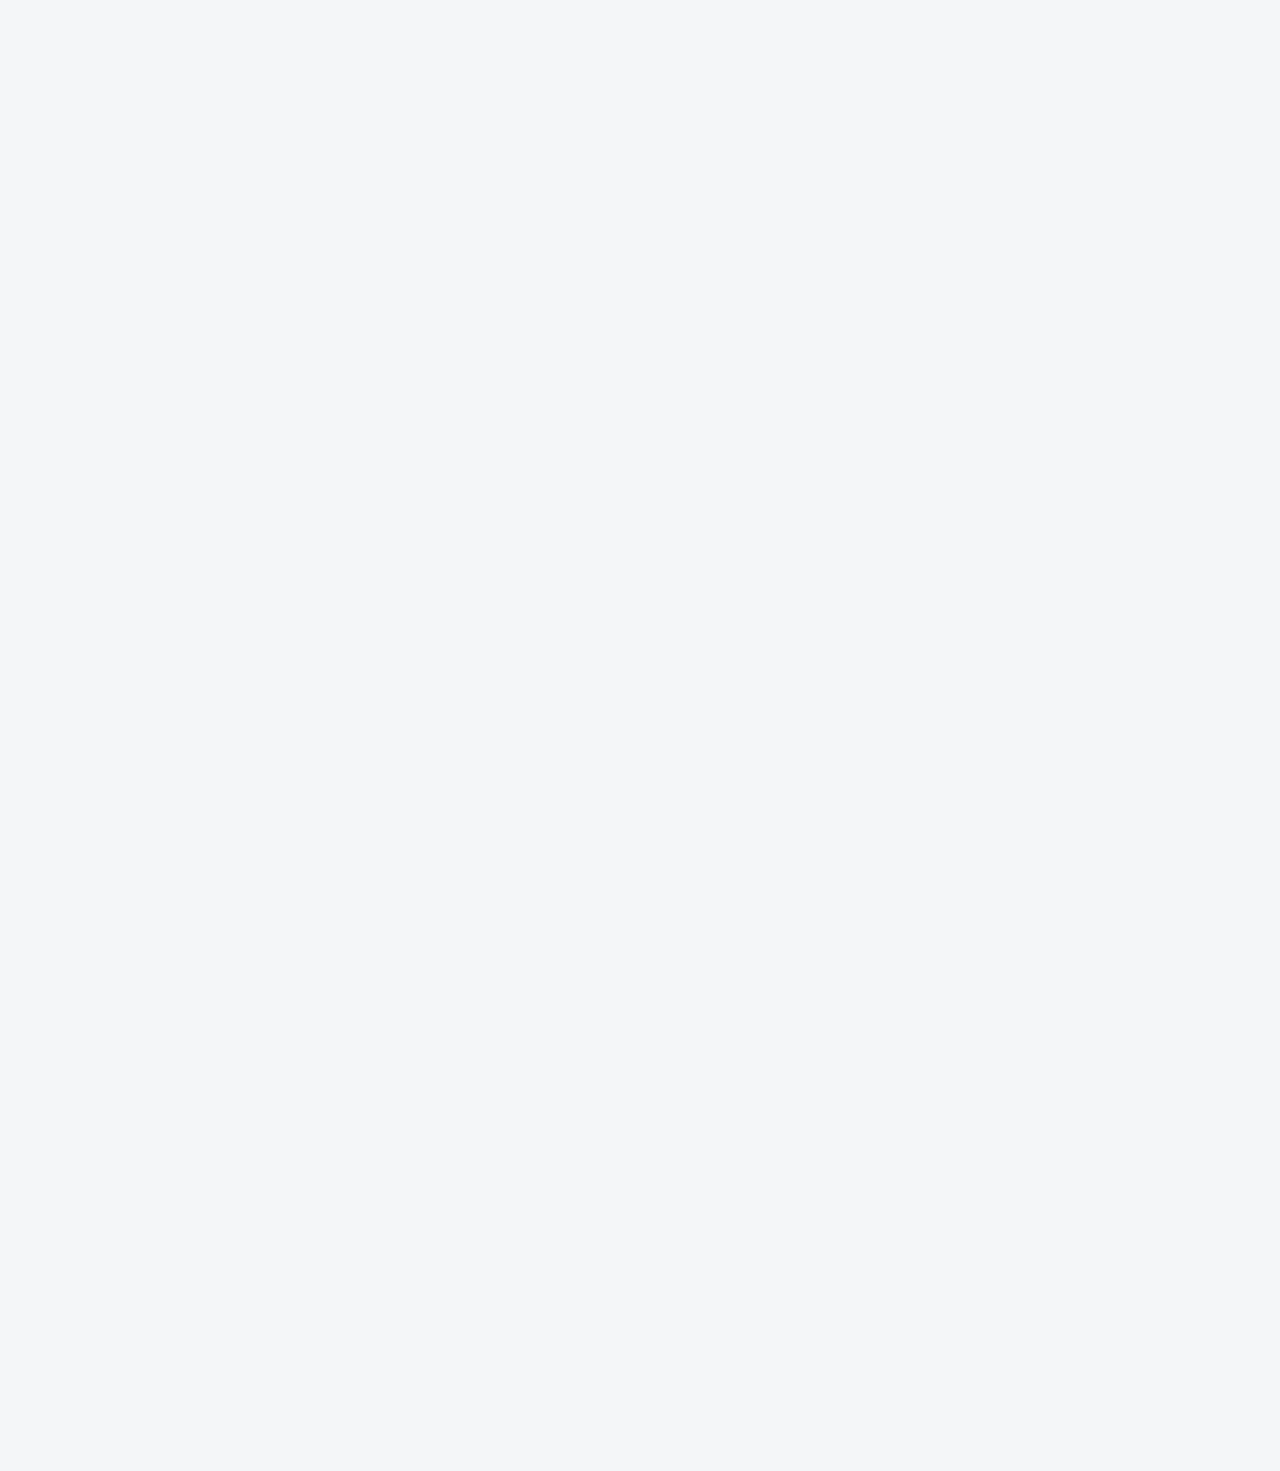
==== commit 03fc2d9b: "첫 화면 로고 · 그림 · 왼쪽 메뉴 틀(판 2026-11-13.6) Co-Authored-By: Claude Fable 5.2 <noreply@anthropic.com>" ====
--- a/index.html
+++ b/index.html
@@ -22,9 +22,9 @@
 <link rel="stylesheet" href="css/app.css">
 <!-- auth-kit: 로그인 전에는 도구 화면을 감춘다(js/auth.js 가 판정 뒤 푼다) -->
 <script>document.documentElement.classList.add('auth-lock')</script>
-<link rel="stylesheet" href="css/auth.css?v=2026-11-13.1">
-<link rel="stylesheet" href="css/board.css?v=2026-11-13.1">
-<link rel="stylesheet" href="css/kit-build.css?v=2026-11-13.1">
+<link rel="stylesheet" href="css/auth.css?v=2026-11-13.6">
+<link rel="stylesheet" href="css/board.css?v=2026-11-13.6">
+<link rel="stylesheet" href="css/kit-build.css?v=2026-11-13.6">
 <!-- /auth-kit -->
 </head>
 <body>
@@ -73,11 +73,11 @@
 <script src="js/template.js"></script>
 <script src="js/app.js"></script>
 <!-- auth-kit: 로그인 · 사용 신청 · 승인 · 게시판(키트 정본 data10-00/kit/auth, 적용 build-2611-00/tools/kit) -->
-<script src="vendor/supabase.js?v=2026-11-13.1"></script>
-<script src="js/auth-config.js?v=2026-11-13.1"></script>
-<script src="js/kit-build.js?v=2026-11-13.1"></script>
-<script src="js/board.js?v=2026-11-13.1"></script>
-<script src="js/auth.js?v=2026-11-13.1"></script>
+<script src="vendor/supabase.js?v=2026-11-13.6"></script>
+<script src="js/auth-config.js?v=2026-11-13.6"></script>
+<script src="js/kit-build.js?v=2026-11-13.6"></script>
+<script src="js/board.js?v=2026-11-13.6"></script>
+<script src="js/auth.js?v=2026-11-13.6"></script>
 <!-- /auth-kit -->
 </body>
 </html>
--- a/css/kit-build.css
+++ b/css/kit-build.css
@@ -1,8 +1,37 @@
-/* build-2611 과제용 — 로그인 키트를 여러 쪽짜리 정적 화면에 맞춘다(정본 build-2611-00/tools/kit/kit-build.css) */
+/* build-2611 과제용 — 로그인 키트를 여러 쪽짜리 정적 화면에 맞춘다(정본 build-2611-00/tools/kit/kit-build.css)
+   로그인 뒤 틀은 마산(data10) 과제와 같다: 왼쪽 메뉴(과제 메뉴 + 「도움 · 관리」) · 위쪽 계정 줄 · 본문. */
 [hidden]{display:none !important;}
-.kit-bar{display:none;}
-.kit-shell .kit-bar{display:flex; justify-content:flex-end; align-items:center; flex-wrap:wrap; gap:6px 10px; max-width:1320px; margin:0 auto; padding:6px 20px; min-height:0; font-size:13.5px; position:relative; z-index:5;}
-.kit-shell .kit-bar .auth-chip{margin-left:auto; flex-wrap:wrap; justify-content:flex-end; max-width:100%;}
+.kit-bar{display:flex; justify-content:flex-end; align-items:center; flex-wrap:wrap; gap:6px 10px; max-width:1320px; margin:0 auto; padding:8px 20px; min-height:0; font-size:13.5px; position:relative; z-index:5;}
+.kit-bar .auth-chip{margin-left:auto; flex-wrap:wrap; justify-content:flex-end; max-width:100%;}
 .kit-shell.kit-page-on header.hero{display:none;}
 #kitPage{max-width:1320px; margin:0 auto; padding:8px 20px 40px; min-width:0;}
-@media print{ .kit-bar{display:none !important;} }
+
+/* 과제 스타일이 태그 이름(nav · aside)에 건 규칙이 키트 화면으로 새지 않게 한다(09 · 10) */
+#authGate nav.hp-links,#kitPage nav.kp-toc{flex-direction:row; flex-wrap:wrap;}
+
+/* 왼쪽 메뉴 — 위쪽 메뉴(.topnav)의 이름표와 목록을 옮겨 온 것 */
+.kit-has-side nav.topnav{display:none;}
+.kit-has-side body{padding-top:0;}
+.kit-has-side .hero{margin-top:0;}
+.kit-side{background:linear-gradient(180deg,#12305c 0%,#0c2244 100%); color:#e8eef7; padding:12px 14px; display:flex; flex-wrap:wrap; align-items:center; gap:6px 14px;}
+.kit-side .topnav-brand{display:block; min-height:0; color:#fff; font-weight:800; font-size:15.5px; line-height:1.35; text-decoration:none; padding:4px 4px;}
+.kit-side .topnav-brand small{display:block; margin:2px 0 0; font-weight:400; font-size:11.5px; opacity:.7;}
+.kit-side #nav{list-style:none; margin:0; padding:0; display:flex; flex-direction:row; flex-wrap:wrap; gap:2px; overflow:visible; flex:1 1 auto; min-width:0;}
+.kit-side #nav li{margin:0; padding:0; min-width:0;}
+.kit-side #nav a{display:flex; align-items:center; justify-content:flex-start; text-align:left; min-height:38px; padding:0 12px; border:0; border-radius:10px; color:rgba(232,238,247,.82); text-decoration:none; font-size:14px; font-weight:600; white-space:nowrap;}
+.kit-side #nav a:hover{background:rgba(255,255,255,.07); color:#fff;}
+.kit-side #nav a.active,.kit-side #nav a[aria-current="page"]{background:rgba(64,126,201,.55); color:#fff; box-shadow:inset 3px 0 0 #ffb347;}
+.kit-shell.kit-page-on .kit-side #nav a.active,.kit-shell.kit-page-on .kit-side #nav a[aria-current="page"]{background:transparent; box-shadow:none; color:rgba(232,238,247,.82);}
+.kit-side .kit-nav{flex:1 1 100%; flex-direction:row; flex-wrap:wrap; align-items:center; margin-top:4px; padding-top:8px;}
+.kit-side .kit-nav-t{margin:0 6px 0 0; padding:0 4px;}
+@media (min-width:1000px){
+  .kit-has-side body{padding-left:248px;}
+  .kit-side{position:fixed; left:0; top:0; bottom:0; width:248px; z-index:40; overflow-y:auto; flex-direction:column; flex-wrap:nowrap; align-items:stretch; gap:0; padding:18px 12px 16px;}
+  .kit-side .topnav-brand{padding:4px 12px 14px; margin-bottom:10px; border-bottom:1px solid rgba(255,255,255,.1);}
+  .kit-side #nav{flex-direction:column; flex-wrap:nowrap; flex:0 0 auto; align-items:stretch;}
+  .kit-side #nav a{min-height:42px; font-size:14.5px; white-space:normal;}
+  .kit-side .kit-nav{flex:0 0 auto; flex-direction:column; flex-wrap:nowrap; align-items:stretch; margin-top:14px; padding-top:12px;}
+  .kit-side .kit-nav-t{margin:0 0 4px; padding:0 12px;}
+  .kit-has-side section,.kit-has-side [id]{scroll-margin-top:16px;}
+}
+@media print{ .kit-bar,.kit-side{display:none !important;} .kit-has-side body{padding-left:0;} }
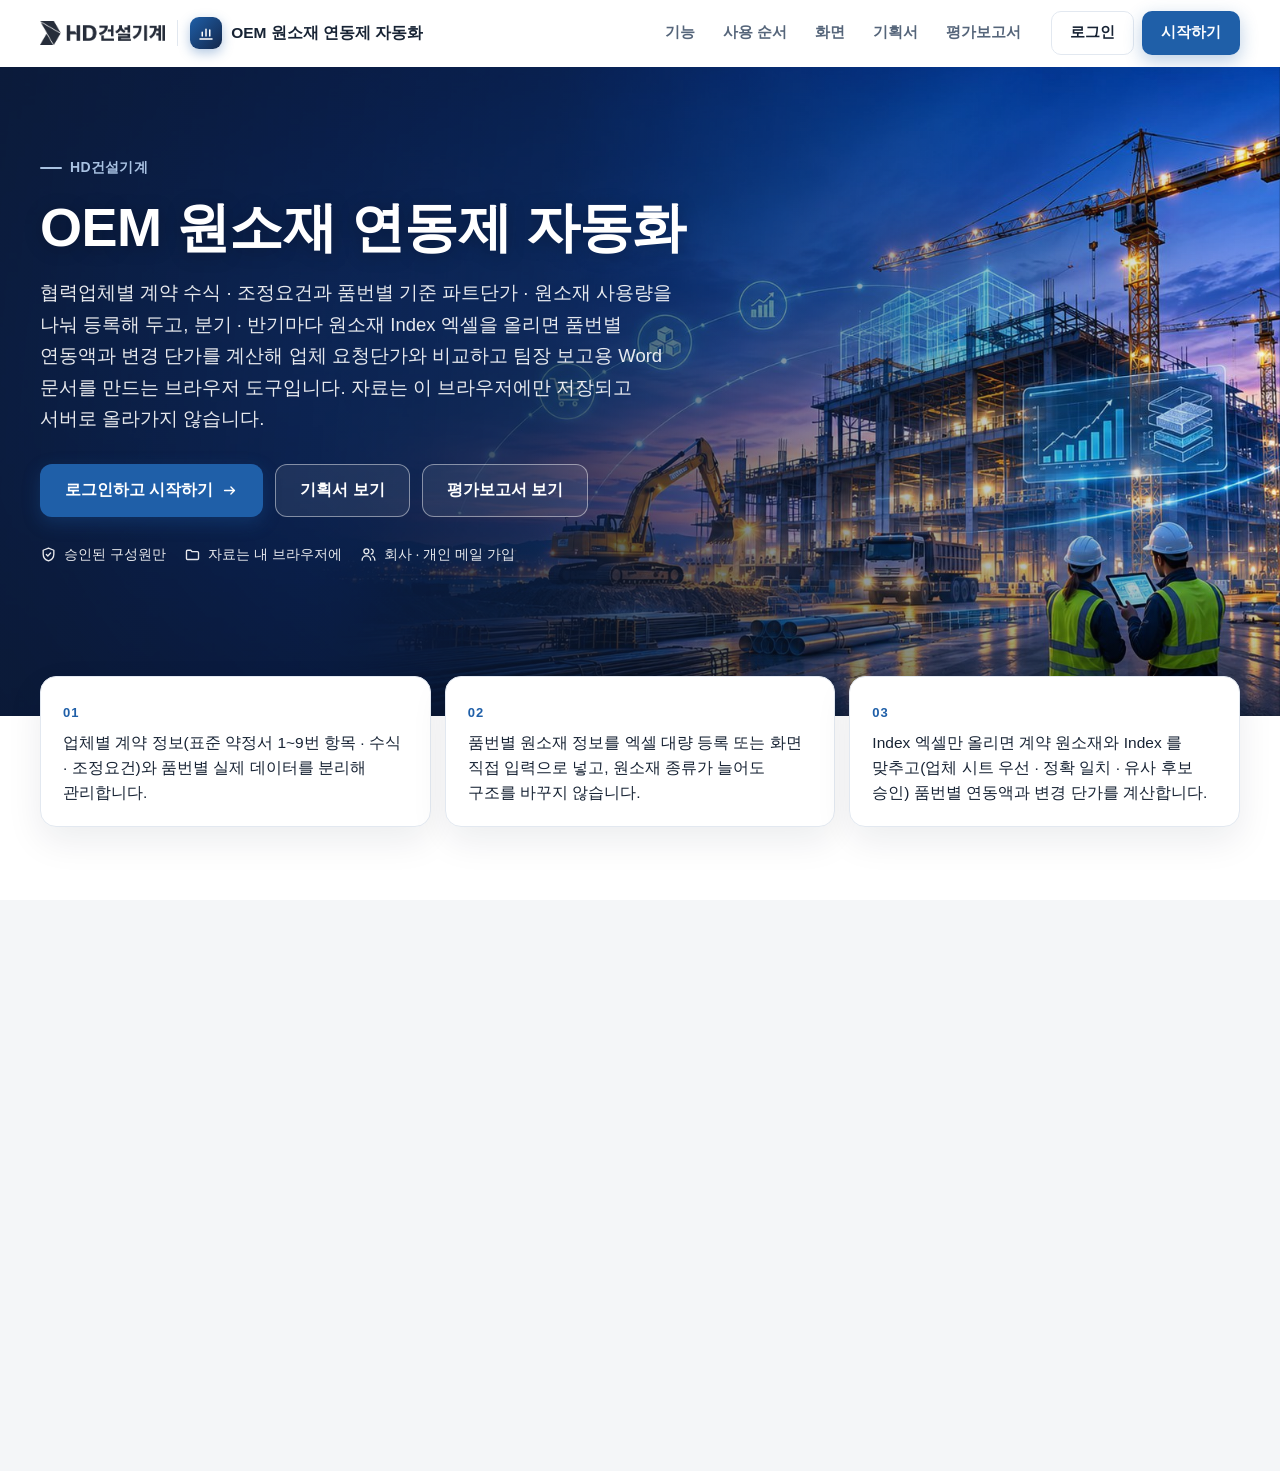
==== commit 3511450a: "첫 화면에 평가보고서 보기 · report.html Co-Authored-By: Claude Fable 5.2 <noreply@anthropic.com>" ====
--- a/index.html
+++ b/index.html
@@ -22,9 +22,9 @@
 <link rel="stylesheet" href="css/app.css">
 <!-- auth-kit: 로그인 전에는 도구 화면을 감춘다(js/auth.js 가 판정 뒤 푼다) -->
 <script>document.documentElement.classList.add('auth-lock')</script>
-<link rel="stylesheet" href="css/auth.css?v=2026-11-13.6">
-<link rel="stylesheet" href="css/board.css?v=2026-11-13.6">
-<link rel="stylesheet" href="css/kit-build.css?v=2026-11-13.6">
+<link rel="stylesheet" href="css/auth.css?v=2026-11-13.8">
+<link rel="stylesheet" href="css/board.css?v=2026-11-13.8">
+<link rel="stylesheet" href="css/kit-build.css?v=2026-11-13.8">
 <!-- /auth-kit -->
 </head>
 <body>
@@ -73,11 +73,11 @@
 <script src="js/template.js"></script>
 <script src="js/app.js"></script>
 <!-- auth-kit: 로그인 · 사용 신청 · 승인 · 게시판(키트 정본 data10-00/kit/auth, 적용 build-2611-00/tools/kit) -->
-<script src="vendor/supabase.js?v=2026-11-13.6"></script>
-<script src="js/auth-config.js?v=2026-11-13.6"></script>
-<script src="js/kit-build.js?v=2026-11-13.6"></script>
-<script src="js/board.js?v=2026-11-13.6"></script>
-<script src="js/auth.js?v=2026-11-13.6"></script>
+<script src="vendor/supabase.js?v=2026-11-13.8"></script>
+<script src="js/auth-config.js?v=2026-11-13.8"></script>
+<script src="js/kit-build.js?v=2026-11-13.8"></script>
+<script src="js/board.js?v=2026-11-13.8"></script>
+<script src="js/auth.js?v=2026-11-13.8"></script>
 <!-- /auth-kit -->
 </body>
 </html>
